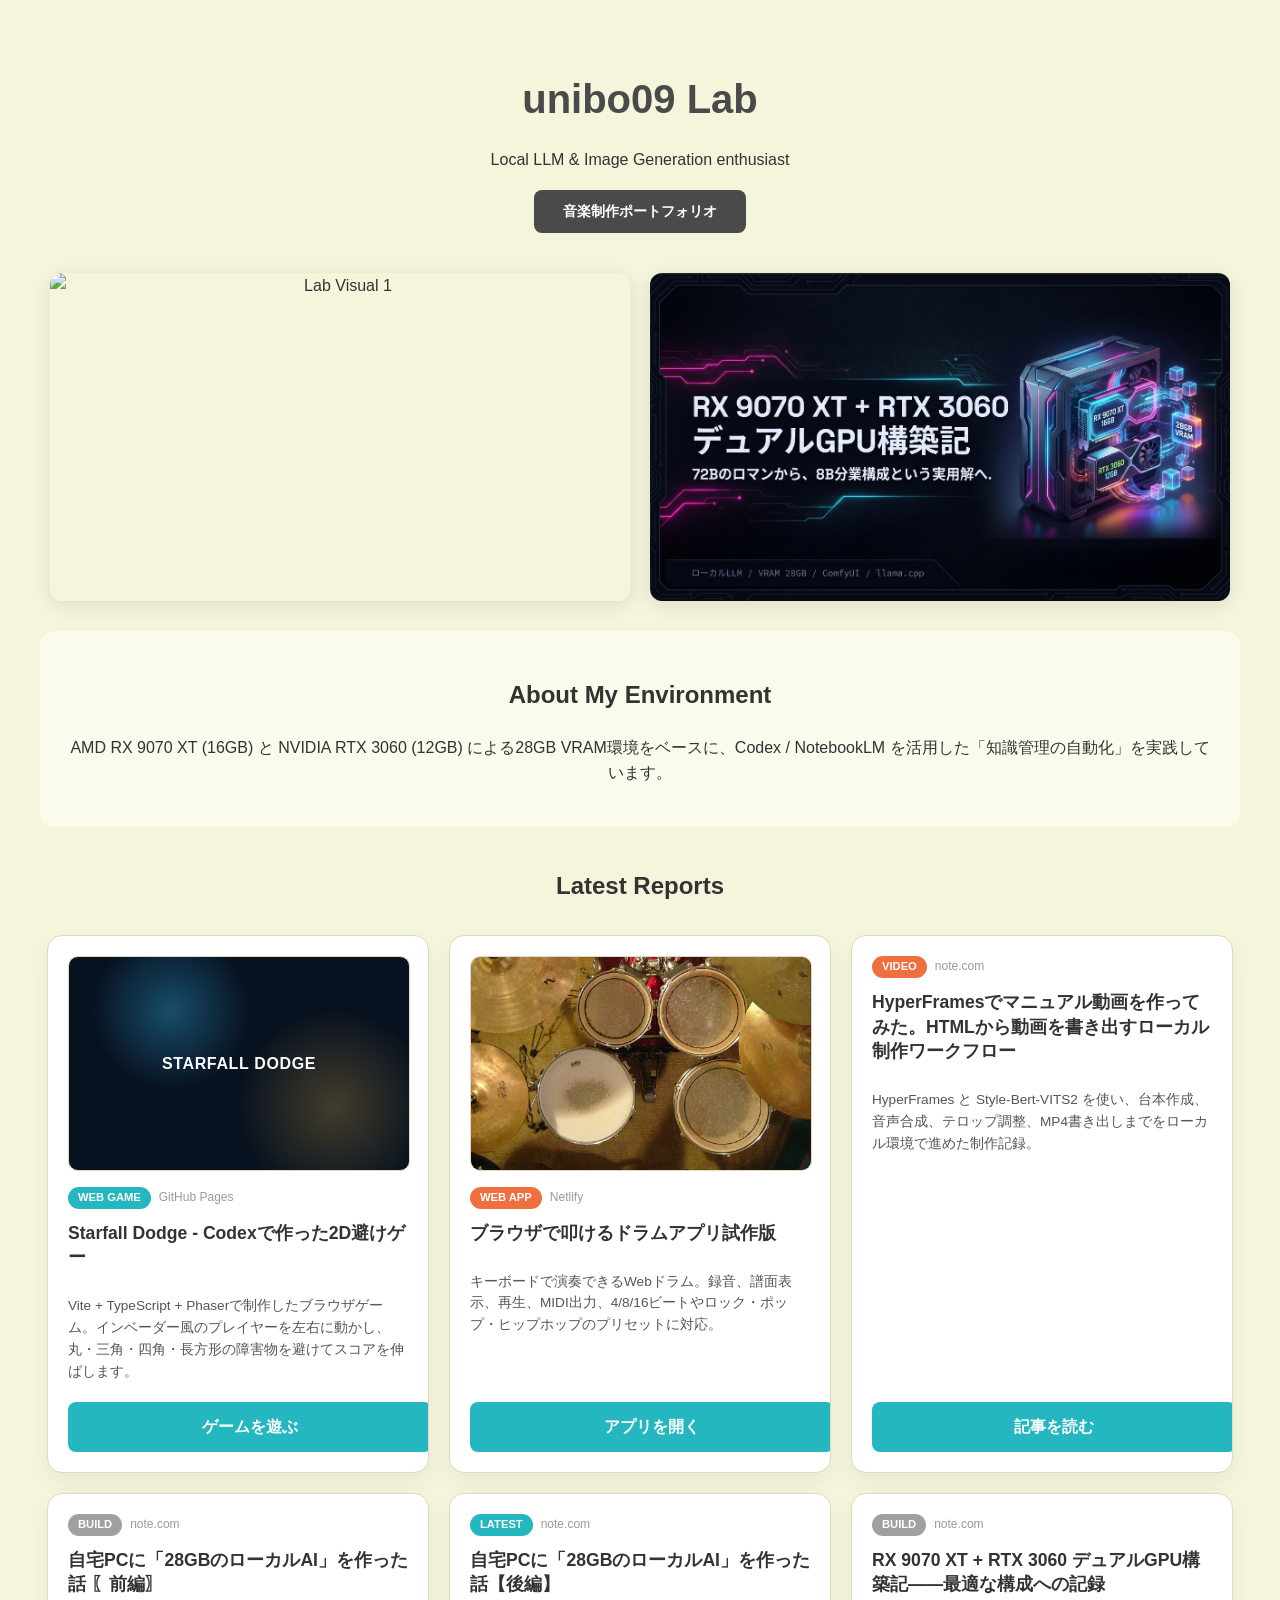
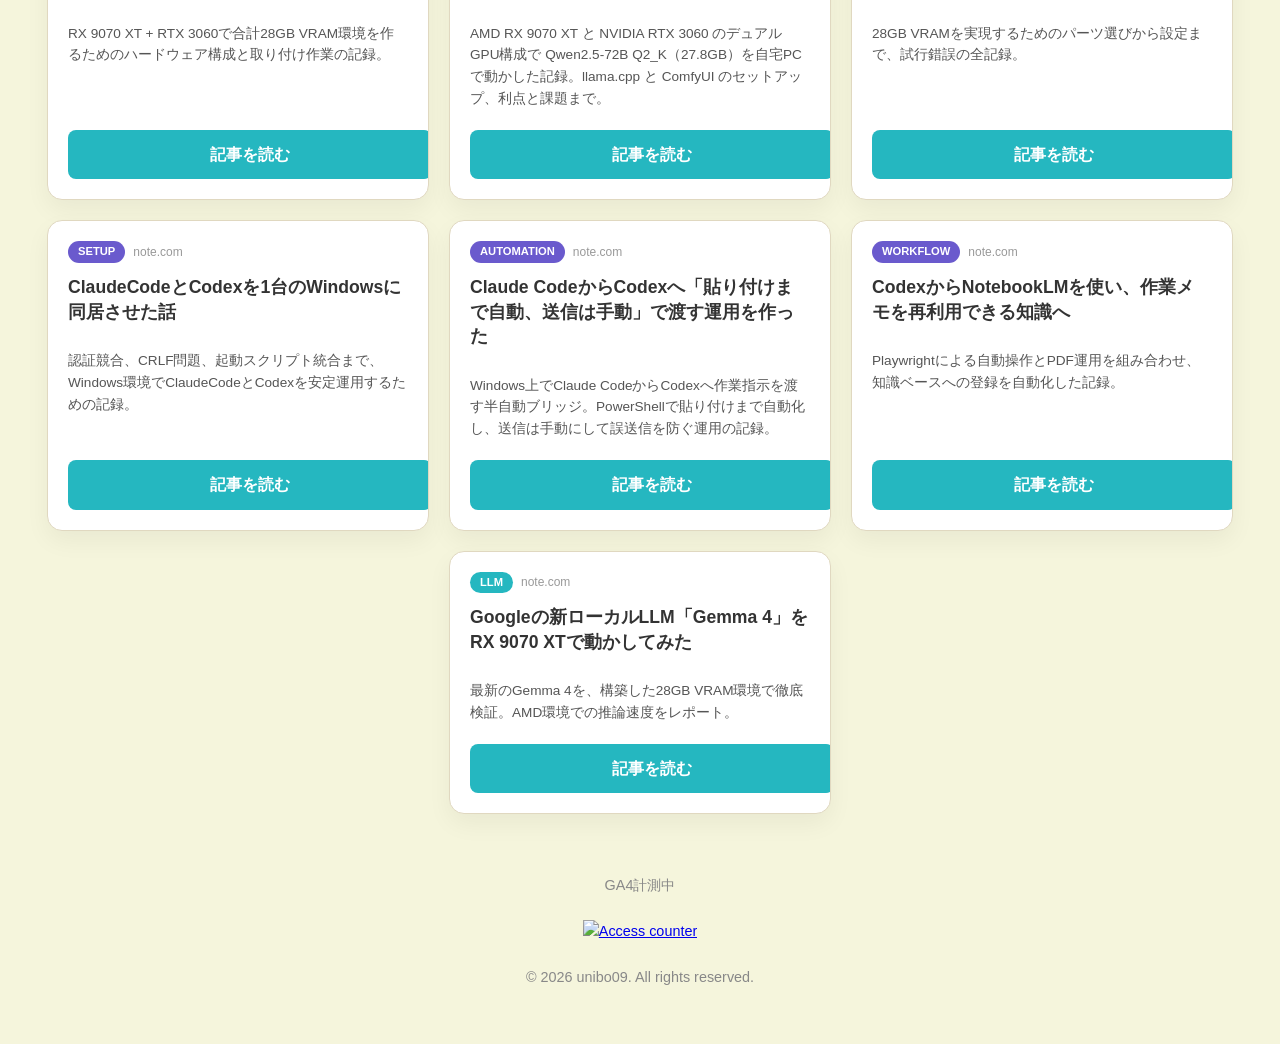
==== index.html @ a546fc8d "Add Starfall Dodge game" ====
<!DOCTYPE html>
<html lang="ja">
<head>
    <script async src="https://www.googletagmanager.com/gtag/js?id=G-KJK4QLG874"></script>
    <script>
        window.dataLayer = window.dataLayer || [];
        function gtag(){dataLayer.push(arguments);}
        gtag('js', new Date());

        gtag('config', 'G-KJK4QLG874');
    </script>
    <meta charset="UTF-8">
    <meta name="viewport" content="width=device-width, initial-scale=1.0">
    <title>unibo09 Lab | 思考を繋ぎ、道具を研ぐ</title>
    <style>
        body {
            font-family: 'Helvetica Neue', Arial, 'Hiragino Kaku Gothic ProN', 'Hiragino Sans', Meiryo, sans-serif;
            background-color: #f5f5dc;
            color: #333;
            margin: 0;
            padding: 0;
            line-height: 1.6;
        }
        .container {
            max-width: 1200px;
            margin: 0 auto;
            padding: 40px 20px;
            text-align: center;
        }
        header {
            margin-bottom: 40px;
        }
        h1 {
            font-size: 2.5rem;
            color: #4a4a4a;
            margin-bottom: 10px;
        }
        /* メイン画像を横に並べるための設定 */
        .hero-images {
            display: flex;
            justify-content: center;
            gap: 20px;
            flex-wrap: wrap;
            margin-bottom: 30px;
        }
        .profile-img {
            flex: 1;
            min-width: 300px;
            max-width: 580px;
            height: auto;
            border-radius: 12px;
            box-shadow: 0 4px 20px rgba(0,0,0,0.1);
        }
        .description {
            background: rgba(255, 255, 255, 0.5);
            padding: 25px;
            border-radius: 15px;
            margin-bottom: 40px;
        }
        .article-grid {
            display: flex;
            flex-wrap: wrap;
            gap: 20px;
            justify-content: center;
            margin-top: 30px;
        }
        .note-card-container {
            flex: 1;
            min-width: 300px;
            max-width: 380px;
            text-align: left;
            background: #ffffff;
            border-radius: 15px;
            overflow: hidden;
            box-shadow: 0 10px 25px rgba(0,0,0,0.05);
            border: 1px solid #e0d8c0;
            transition: transform 0.3s ease;
            display: flex;
            flex-direction: column;
        }
        .note-card-container:hover {
            transform: translateY(-5px);
        }
        .card-content {
            padding: 20px;
            flex-grow: 1;
            display: flex;
            flex-direction: column;
        }
        .btn-note {
            display: inline-flex;
            align-items: center;
            justify-content: center;
            width: 100%;
            padding: 12px;
            background: #25b7c0;
            color: #ffffff;
            text-decoration: none;
            border-radius: 8px;
            font-weight: bold;
            margin-top: auto;
            transition: background 0.2s;
        }
        .btn-note:hover {
            background: #1f9da5;
        }
        .site-links {
            display: flex;
            justify-content: center;
            gap: 12px;
            flex-wrap: wrap;
            margin-top: 18px;
        }
        .site-link {
            display: inline-flex;
            align-items: center;
            justify-content: center;
            min-width: 180px;
            padding: 10px 16px;
            background: #4a4a4a;
            color: #ffffff;
            text-decoration: none;
            border-radius: 8px;
            font-weight: bold;
            font-size: 0.9rem;
        }
        .site-link:hover {
            background: #333333;
        }
        footer {
            margin-top: 60px;
            font-size: 0.9rem;
            color: #888;
        }
        .visitor-counter {
            display: inline-flex;
            align-items: center;
            justify-content: center;
            margin: 8px 0;
        }
        .visitor-counter img {
            height: 24px;
        }
    </style>
</head>
<body>

<div class="container">
    <header>
        <h1>unibo09 Lab</h1>
        <p>Local LLM & Image Generation enthusiast</p>
        <nav class="site-links" aria-label="Portfolio sections">
            <a class="site-link" href="music/">音楽制作ポートフォリオ</a>
        </nav>
    </header>

    <div class="hero-images">
        <img src="IMG_0695.JPEG" alt="Lab Visual 1" class="profile-img">
        <img src="スクリーンショット 2026-04-22 120025.png" alt="Lab Visual 2" class="profile-img">
    </div>

    <div class="description">
        <h2>About My Environment</h2>
        <p>AMD RX 9070 XT (16GB) と NVIDIA RTX 3060 (12GB) による28GB VRAM環境をベースに、Codex / NotebookLM を活用した「知識管理の自動化」を実践しています。</p>
    </div>

    <h2>Latest Reports</h2>
    <div class="article-grid">
        <div class="note-card-container">
            <div class="card-content">
                <div style="width: 100%; aspect-ratio: 16 / 10; border-radius: 10px; margin-bottom: 16px; border: 1px solid #e0d8c0; background: radial-gradient(circle at 30% 25%, rgba(56,189,248,0.35), transparent 28%), radial-gradient(circle at 78% 70%, rgba(242,193,78,0.25), transparent 32%), #07111f; display: flex; align-items: center; justify-content: center; color: #f8fafc; font-weight: 800; letter-spacing: 0.04em;">
                    STARFALL DODGE
                </div>
                <div style="display: flex; align-items: center; gap: 8px; margin-bottom: 12px;">
                    <span style="background: #25b7c0; color: #ffffff; padding: 2px 10px; border-radius: 20px; font-size: 0.7rem; font-weight: bold;">WEB GAME</span>
                    <span style="color: #999; font-size: 0.75rem;">GitHub Pages</span>
                </div>
                <h3 style="margin: 0 0 12px 0; font-size: 1.1rem; color: #333; line-height: 1.4; font-weight: 700;">Starfall Dodge - Codexで作った2D避けゲー</h3>
                <p style="font-size: 0.85rem; color: #555; line-height: 1.6; margin-bottom: 20px;">Vite + TypeScript + Phaserで制作したブラウザゲーム。インベーダー風のプレイヤーを左右に動かし、丸・三角・四角・長方形の障害物を避けてスコアを伸ばします。</p>
                <a href="games/starfall-dodge/" class="btn-note">ゲームを遊ぶ</a>
            </div>
        </div>

        <div class="note-card-container">
            <div class="card-content">
                <img src="drum-app-preview.png" alt="Browser drum app preview" style="width: 100%; aspect-ratio: 16 / 10; object-fit: cover; border-radius: 10px; margin-bottom: 16px; border: 1px solid #e0d8c0;">
                <div style="display: flex; align-items: center; gap: 8px; margin-bottom: 12px;">
                    <span style="background: #ef6f3e; color: #ffffff; padding: 2px 10px; border-radius: 20px; font-size: 0.7rem; font-weight: bold;">WEB APP</span>
                    <span style="color: #999; font-size: 0.75rem;">Netlify</span>
                </div>
                <h3 style="margin: 0 0 12px 0; font-size: 1.1rem; color: #333; line-height: 1.4; font-weight: 700;">ブラウザで叩けるドラムアプリ試作版</h3>
                <p style="font-size: 0.85rem; color: #555; line-height: 1.6; margin-bottom: 20px;">キーボードで演奏できるWebドラム。録音、譜面表示、再生、MIDI出力、4/8/16ビートやロック・ポップ・ヒップホップのプリセットに対応。</p>
                <a href="https://precious-frangollo-c3a158.netlify.app" target="_blank" class="btn-note">アプリを開く</a>
            </div>
        </div>

        <div class="note-card-container">
            <div class="card-content">
                <div style="display: flex; align-items: center; gap: 8px; margin-bottom: 12px;">
                    <span style="background: #ef6f3e; color: #ffffff; padding: 2px 10px; border-radius: 20px; font-size: 0.7rem; font-weight: bold;">VIDEO</span>
                    <span style="color: #999; font-size: 0.75rem;">note.com</span>
                </div>
                <h3 style="margin: 0 0 12px 0; font-size: 1.1rem; color: #333; line-height: 1.4; font-weight: 700;">HyperFramesでマニュアル動画を作ってみた。HTMLから動画を書き出すローカル制作ワークフロー</h3>
                <p style="font-size: 0.85rem; color: #555; line-height: 1.6; margin-bottom: 20px;">HyperFrames と Style-Bert-VITS2 を使い、台本作成、音声合成、テロップ調整、MP4書き出しまでをローカル環境で進めた制作記録。</p>
                <a href="https://note.com/clear_gecko3242/n/n0c28a6fc3c61?sub_rt=share_pw" target="_blank" class="btn-note">記事を読む</a>
            </div>
        </div>

        <div class="note-card-container">
            <div class="card-content">
                <div style="display: flex; align-items: center; gap: 8px; margin-bottom: 12px;">
                    <span style="background: #a0a0a0; color: #ffffff; padding: 2px 10px; border-radius: 20px; font-size: 0.7rem; font-weight: bold;">BUILD</span>
                    <span style="color: #999; font-size: 0.75rem;">note.com</span>
                </div>
                <h3 style="margin: 0 0 12px 0; font-size: 1.1rem; color: #333; line-height: 1.4; font-weight: 700;">自宅PCに「28GBのローカルAI」を作った話 〖前編〗</h3>
                <p style="font-size: 0.85rem; color: #555; line-height: 1.6; margin-bottom: 20px;">RX 9070 XT + RTX 3060で合計28GB VRAM環境を作るためのハードウェア構成と取り付け作業の記録。</p>
                <a href="https://note.com/clear_gecko3242/n/ne3fec876863b" target="_blank" class="btn-note">記事を読む</a>
            </div>
        </div>

        <div class="note-card-container">
            <div class="card-content">
                <div style="display: flex; align-items: center; gap: 8px; margin-bottom: 12px;">
                    <span style="background: #25b7c0; color: #ffffff; padding: 2px 10px; border-radius: 20px; font-size: 0.7rem; font-weight: bold;">LATEST</span>
                    <span style="color: #999; font-size: 0.75rem;">note.com</span>
                </div>
                <h3 style="margin: 0 0 12px 0; font-size: 1.1rem; color: #333; line-height: 1.4; font-weight: 700;">自宅PCに「28GBのローカルAI」を作った話【後編】</h3>
                <p style="font-size: 0.85rem; color: #555; line-height: 1.6; margin-bottom: 20px;">AMD RX 9070 XT と NVIDIA RTX 3060 のデュアルGPU構成で Qwen2.5-72B Q2_K（27.8GB）を自宅PCで動かした記録。llama.cpp と ComfyUI のセットアップ、利点と課題まで。</p>
                <a href="https://note.com/clear_gecko3242/n/n06f560a61df9?sub_rt=share_pw" target="_blank" class="btn-note">記事を読む</a>
            </div>
        </div>

        <div class="note-card-container">
            <div class="card-content">
                <div style="display: flex; align-items: center; gap: 8px; margin-bottom: 12px;">
                    <span style="background: #a0a0a0; color: #ffffff; padding: 2px 10px; border-radius: 20px; font-size: 0.7rem; font-weight: bold;">BUILD</span>
                    <span style="color: #999; font-size: 0.75rem;">note.com</span>
                </div>
                <h3 style="margin: 0 0 12px 0; font-size: 1.1rem; color: #333; line-height: 1.4; font-weight: 700;">RX 9070 XT + RTX 3060 デュアルGPU構築記——最適な構成への記録</h3>
                <p style="font-size: 0.85rem; color: #555; line-height: 1.6; margin-bottom: 20px;">28GB VRAMを実現するためのパーツ選びから設定まで、試行錯誤の全記録。</p>
                <a href="https://note.com/clear_gecko3242/n/n47e4cd67e4b8" target="_blank" class="btn-note">記事を読む</a>
            </div>
        </div>

        <div class="note-card-container">
            <div class="card-content">
                <div style="display: flex; align-items: center; gap: 8px; margin-bottom: 12px;">
                    <span style="background: #6a5acd; color: #ffffff; padding: 2px 10px; border-radius: 20px; font-size: 0.7rem; font-weight: bold;">SETUP</span>
                    <span style="color: #999; font-size: 0.75rem;">note.com</span>
                </div>
                <h3 style="margin: 0 0 12px 0; font-size: 1.1rem; color: #333; line-height: 1.4; font-weight: 700;">ClaudeCodeとCodexを1台のWindowsに同居させた話</h3>
                <p style="font-size: 0.85rem; color: #555; line-height: 1.6; margin-bottom: 20px;">認証競合、CRLF問題、起動スクリプト統合まで、Windows環境でClaudeCodeとCodexを安定運用するための記録。</p>
                <a href="https://note.com/clear_gecko3242/n/nddbae8993e99?sub_rt=share_pw" target="_blank" class="btn-note">記事を読む</a>
            </div>
        </div>

        <div class="note-card-container">
            <div class="card-content">
                <div style="display: flex; align-items: center; gap: 8px; margin-bottom: 12px;">
                    <span style="background: #6a5acd; color: #ffffff; padding: 2px 10px; border-radius: 20px; font-size: 0.7rem; font-weight: bold;">AUTOMATION</span>
                    <span style="color: #999; font-size: 0.75rem;">note.com</span>
                </div>
                <h3 style="margin: 0 0 12px 0; font-size: 1.1rem; color: #333; line-height: 1.4; font-weight: 700;">Claude CodeからCodexへ「貼り付けまで自動、送信は手動」で渡す運用を作った</h3>
                <p style="font-size: 0.85rem; color: #555; line-height: 1.6; margin-bottom: 20px;">Windows上でClaude CodeからCodexへ作業指示を渡す半自動ブリッジ。PowerShellで貼り付けまで自動化し、送信は手動にして誤送信を防ぐ運用の記録。</p>
                <a href="https://note.com/clear_gecko3242/n/nea5b88b52eec?sub_rt=share_pw" target="_blank" class="btn-note">記事を読む</a>
            </div>
        </div>

        <div class="note-card-container">
            <div class="card-content">
                <div style="display: flex; align-items: center; gap: 8px; margin-bottom: 12px;">
                    <span style="background: #6a5acd; color: #ffffff; padding: 2px 10px; border-radius: 20px; font-size: 0.7rem; font-weight: bold;">WORKFLOW</span>
                    <span style="color: #999; font-size: 0.75rem;">note.com</span>
                </div>
                <h3 style="margin: 0 0 12px 0; font-size: 1.1rem; color: #333; line-height: 1.4; font-weight: 700;">CodexからNotebookLMを使い、作業メモを再利用できる知識へ</h3>
                <p style="font-size: 0.85rem; color: #555; line-height: 1.6; margin-bottom: 20px;">Playwrightによる自動操作とPDF運用を組み合わせ、知識ベースへの登録を自動化した記録。</p>
                <a href="https://note.com/clear_gecko3242/n/n9fa94b3d268c?sub_rt=share_pb" target="_blank" class="btn-note">記事を読む</a>
            </div>
        </div>

        <div class="note-card-container">
            <div class="card-content">
                <div style="display: flex; align-items: center; gap: 8px; margin-bottom: 12px;">
                    <span style="background: #25b7c0; color: #ffffff; padding: 2px 10px; border-radius: 20px; font-size: 0.7rem; font-weight: bold;">LLM</span>
                    <span style="color: #999; font-size: 0.75rem;">note.com</span>
                </div>
                <h3 style="margin: 0 0 12px 0; font-size: 1.1rem; color: #333; line-height: 1.4; font-weight: 700;">Googleの新ローカルLLM「Gemma 4」をRX 9070 XTで動かしてみた</h3>
                <p style="font-size: 0.85rem; color: #555; line-height: 1.6; margin-bottom: 20px;">最新のGemma 4を、構築した28GB VRAM環境で徹底検証。AMD環境での推論速度をレポート。</p>
                <a href="https://note.com/clear_gecko3242/n/n38ef2463e7e5" target="_blank" class="btn-note">記事を読む</a>
            </div>
        </div>
    </div>

    <footer>
        <p>GA4計測中</p>
        <a class="visitor-counter" href="https://hits.sh/unibo09.github.io/portfolio/" target="_blank" rel="noopener noreferrer" aria-label="View access counter details">
            <img src="https://hits.sh/unibo09.github.io/portfolio.svg?label=views&color=25b7c0&labelColor=4a4a4a" alt="Access counter">
        </a>
        <p>&copy; 2026 unibo09. All rights reserved.</p>
    </footer>
</div>

</body>
</html>
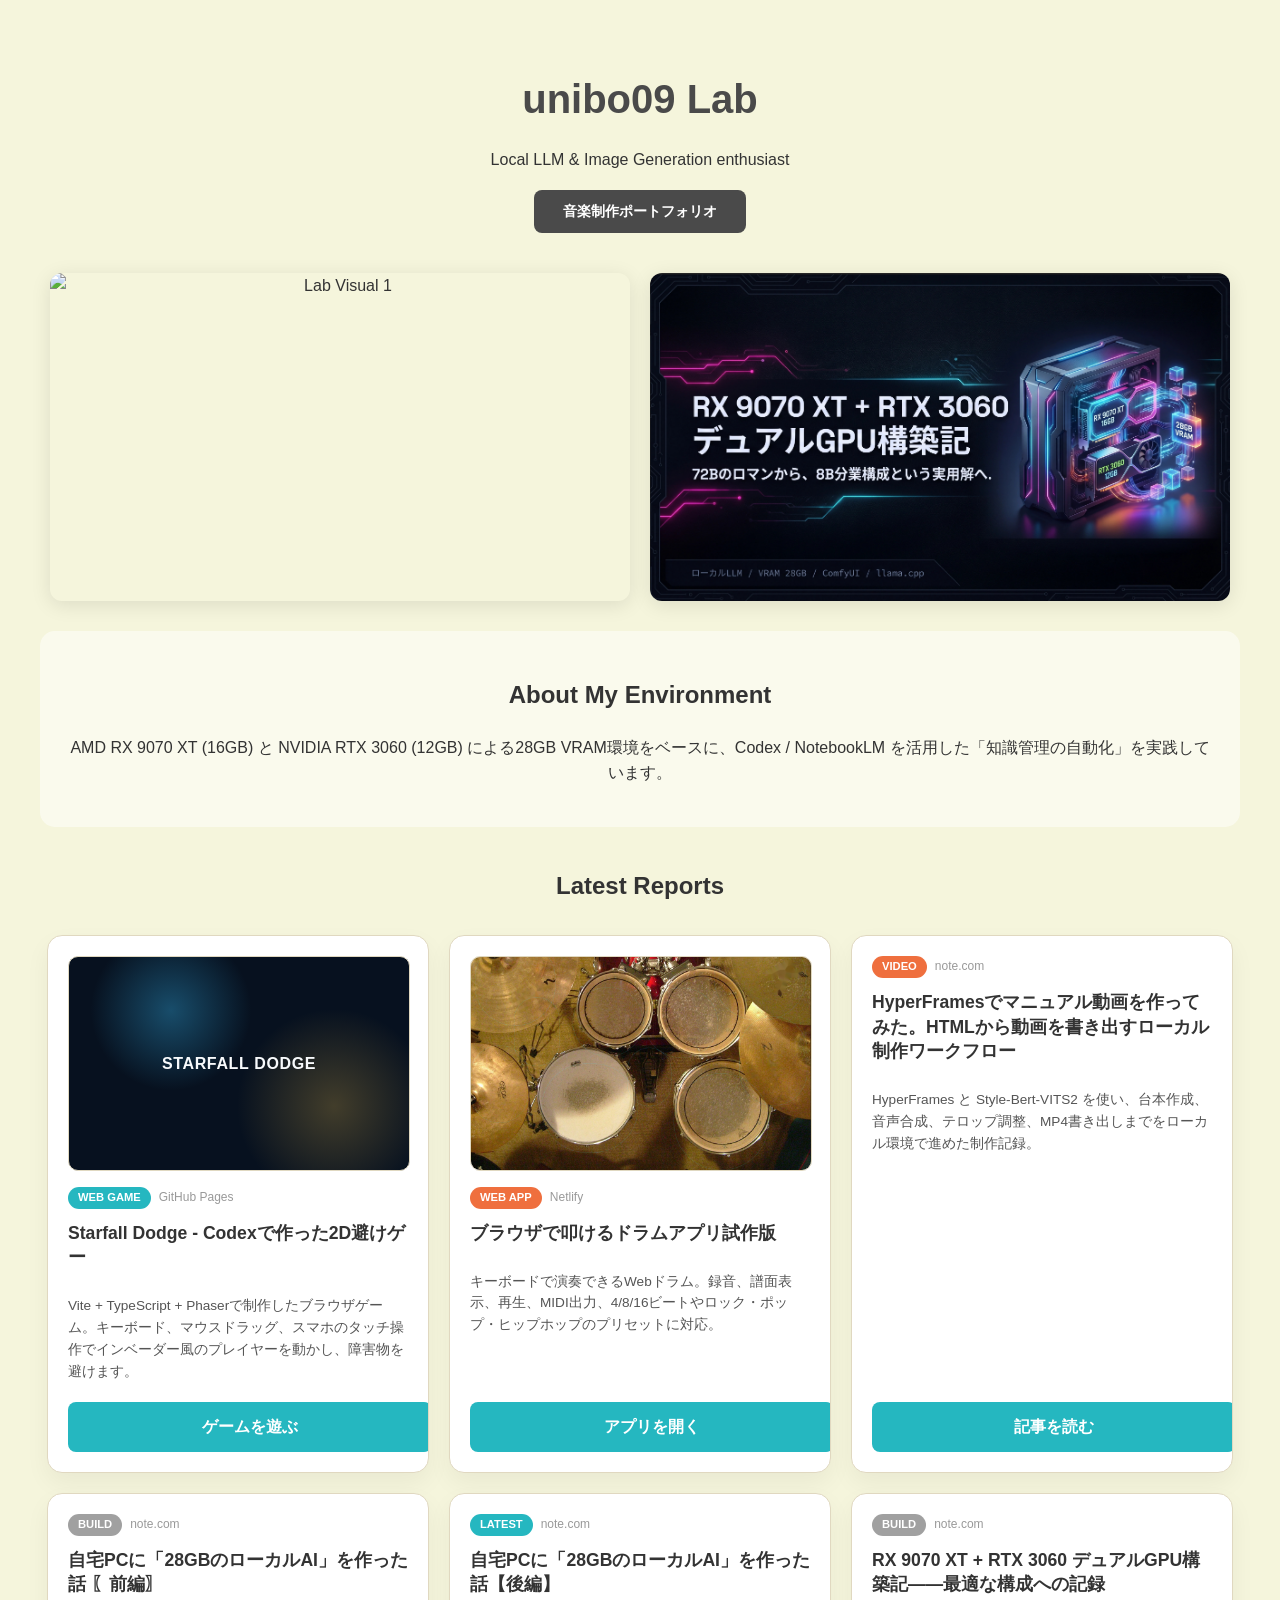
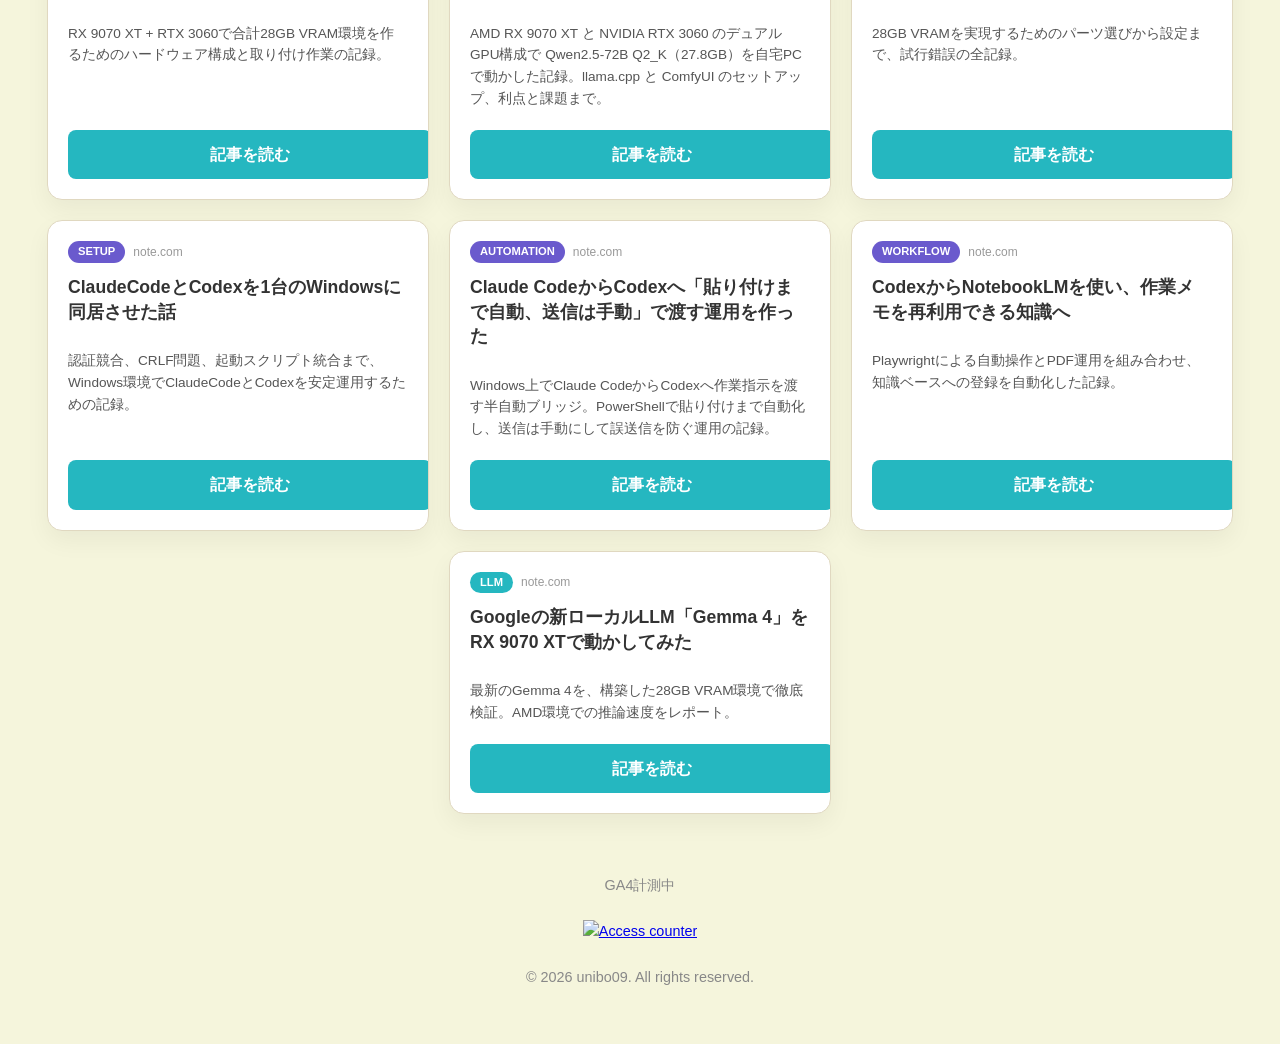
==== commit d80afaaf: "Add pointer controls to Starfall Dodge" ====
--- a/index.html
+++ b/index.html
@@ -176,7 +176,7 @@
                     <span style="color: #999; font-size: 0.75rem;">GitHub Pages</span>
                 </div>
                 <h3 style="margin: 0 0 12px 0; font-size: 1.1rem; color: #333; line-height: 1.4; font-weight: 700;">Starfall Dodge - Codexで作った2D避けゲー</h3>
-                <p style="font-size: 0.85rem; color: #555; line-height: 1.6; margin-bottom: 20px;">Vite + TypeScript + Phaserで制作したブラウザゲーム。インベーダー風のプレイヤーを左右に動かし、丸・三角・四角・長方形の障害物を避けてスコアを伸ばします。</p>
+                <p style="font-size: 0.85rem; color: #555; line-height: 1.6; margin-bottom: 20px;">Vite + TypeScript + Phaserで制作したブラウザゲーム。キーボード、マウスドラッグ、スマホのタッチ操作でインベーダー風のプレイヤーを動かし、障害物を避けます。</p>
                 <a href="games/starfall-dodge/" class="btn-note">ゲームを遊ぶ</a>
             </div>
         </div>
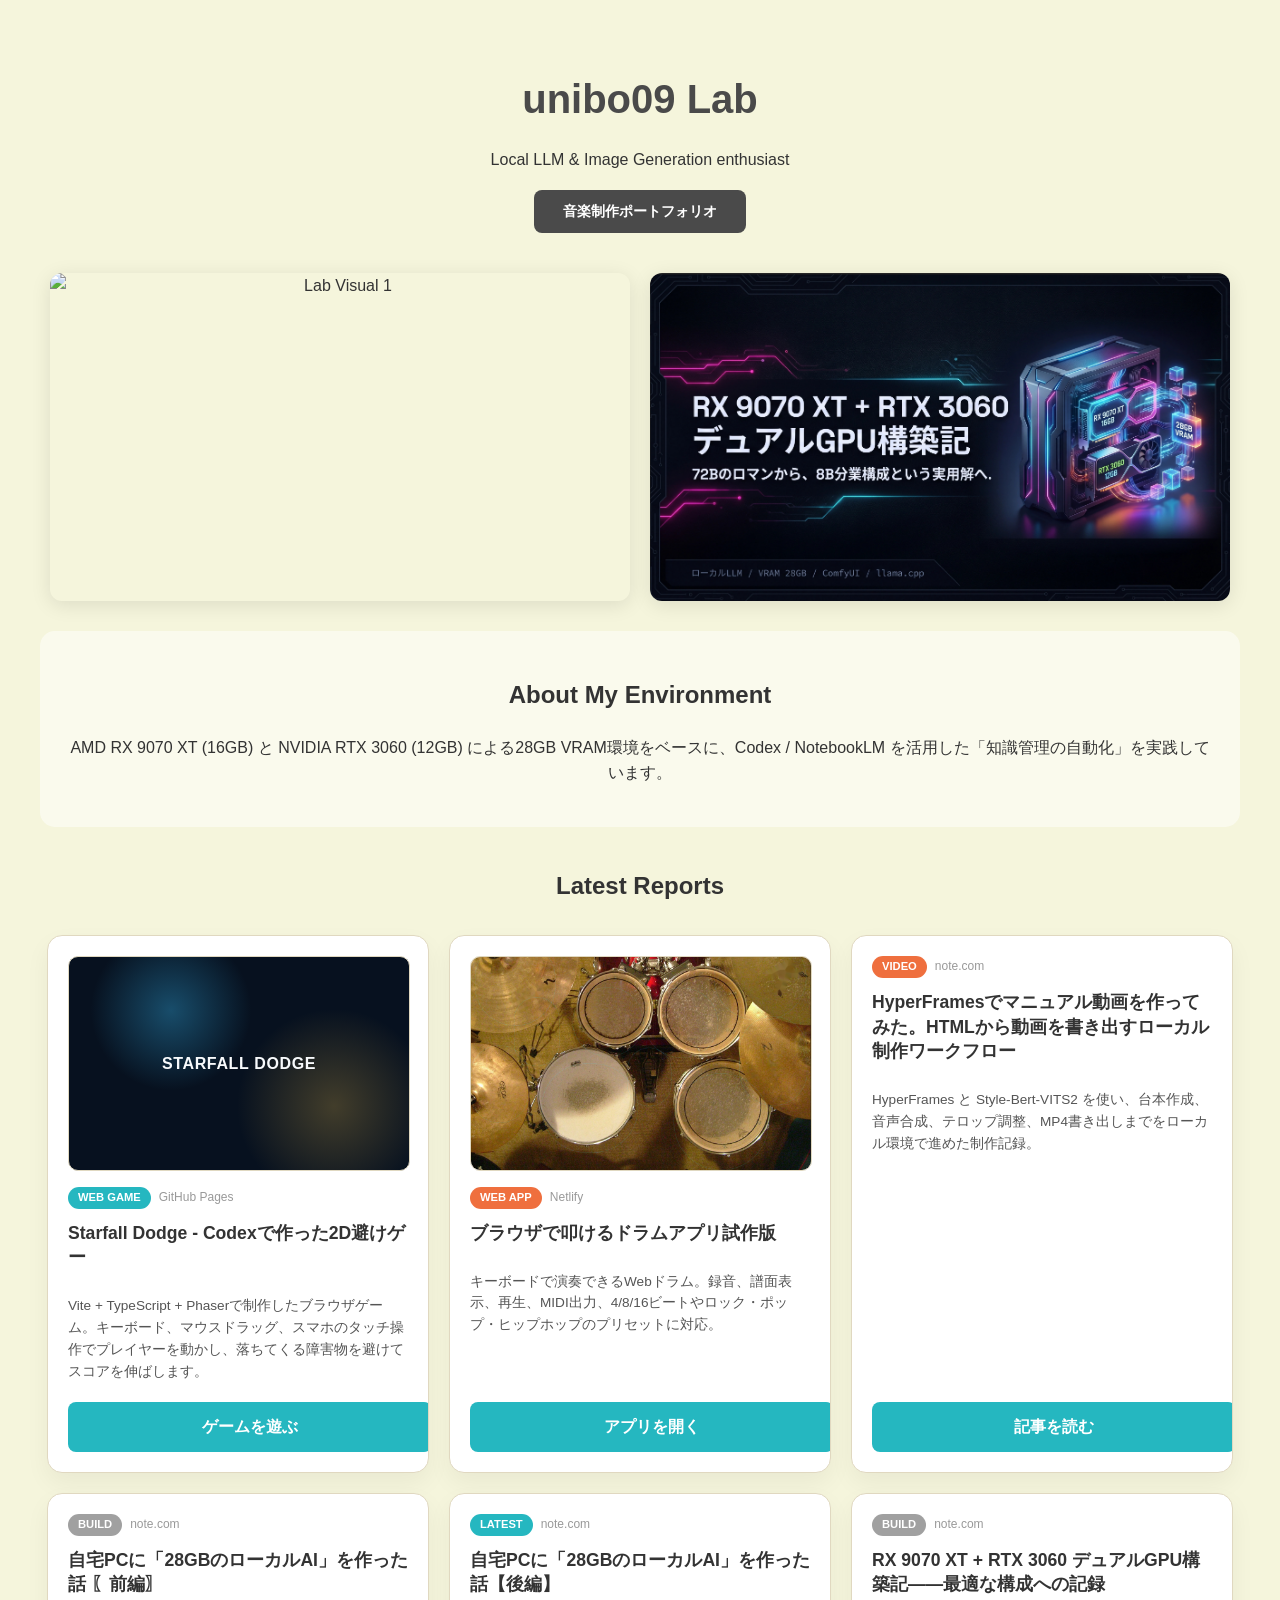
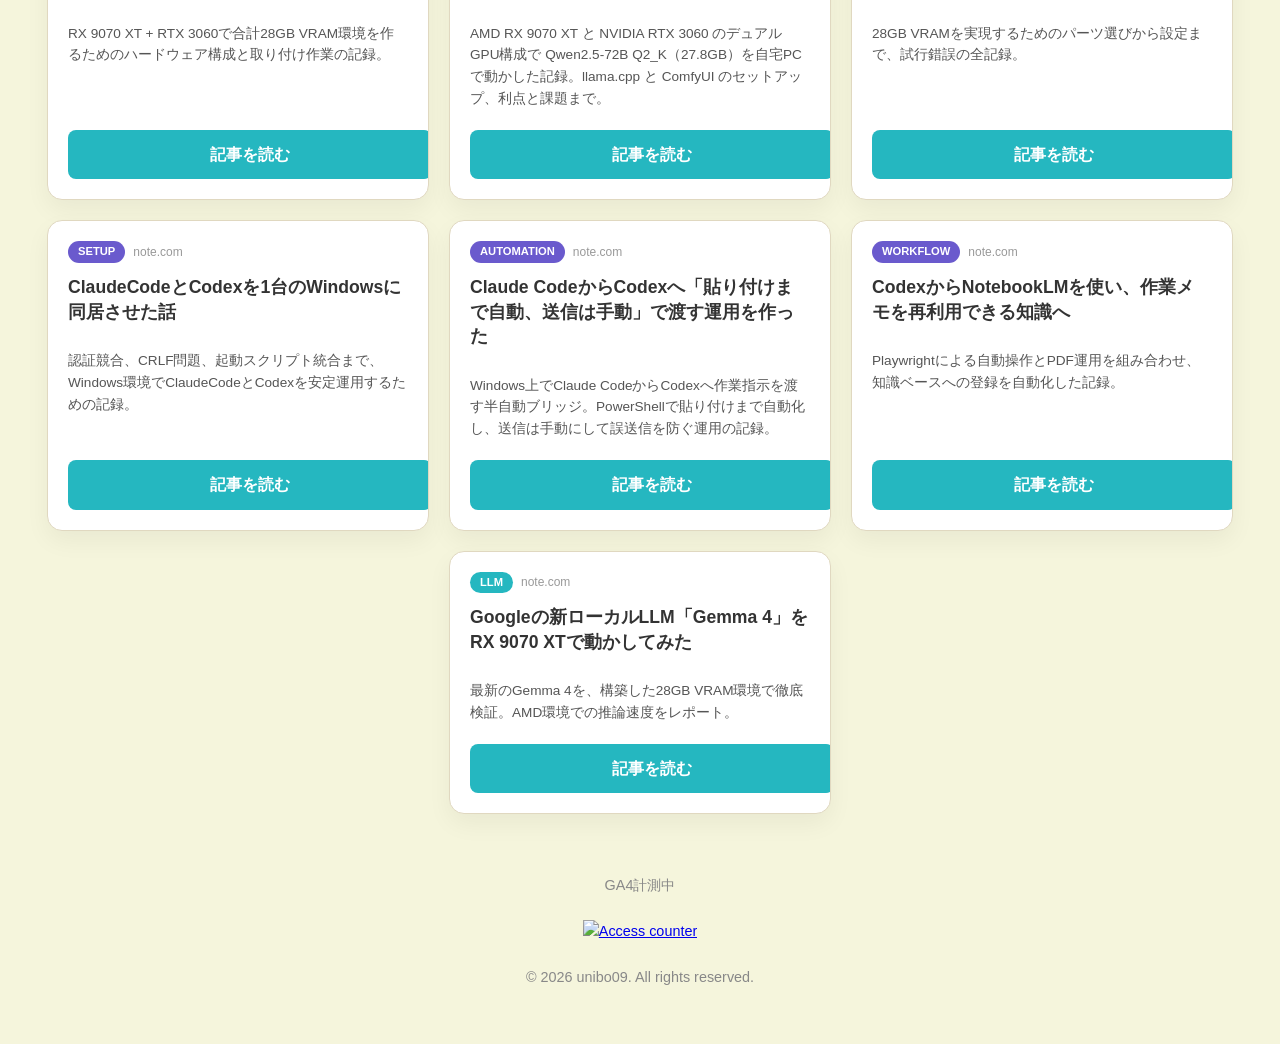
==== commit 7c3703d1: "Add Starfall Dodge rules" ====
--- a/index.html
+++ b/index.html
@@ -176,7 +176,7 @@
                     <span style="color: #999; font-size: 0.75rem;">GitHub Pages</span>
                 </div>
                 <h3 style="margin: 0 0 12px 0; font-size: 1.1rem; color: #333; line-height: 1.4; font-weight: 700;">Starfall Dodge - Codexで作った2D避けゲー</h3>
-                <p style="font-size: 0.85rem; color: #555; line-height: 1.6; margin-bottom: 20px;">Vite + TypeScript + Phaserで制作したブラウザゲーム。キーボード、マウスドラッグ、スマホのタッチ操作でインベーダー風のプレイヤーを動かし、障害物を避けます。</p>
+                <p style="font-size: 0.85rem; color: #555; line-height: 1.6; margin-bottom: 20px;">Vite + TypeScript + Phaserで制作したブラウザゲーム。キーボード、マウスドラッグ、スマホのタッチ操作でプレイヤーを動かし、落ちてくる障害物を避けてスコアを伸ばします。</p>
                 <a href="games/starfall-dodge/" class="btn-note">ゲームを遊ぶ</a>
             </div>
         </div>
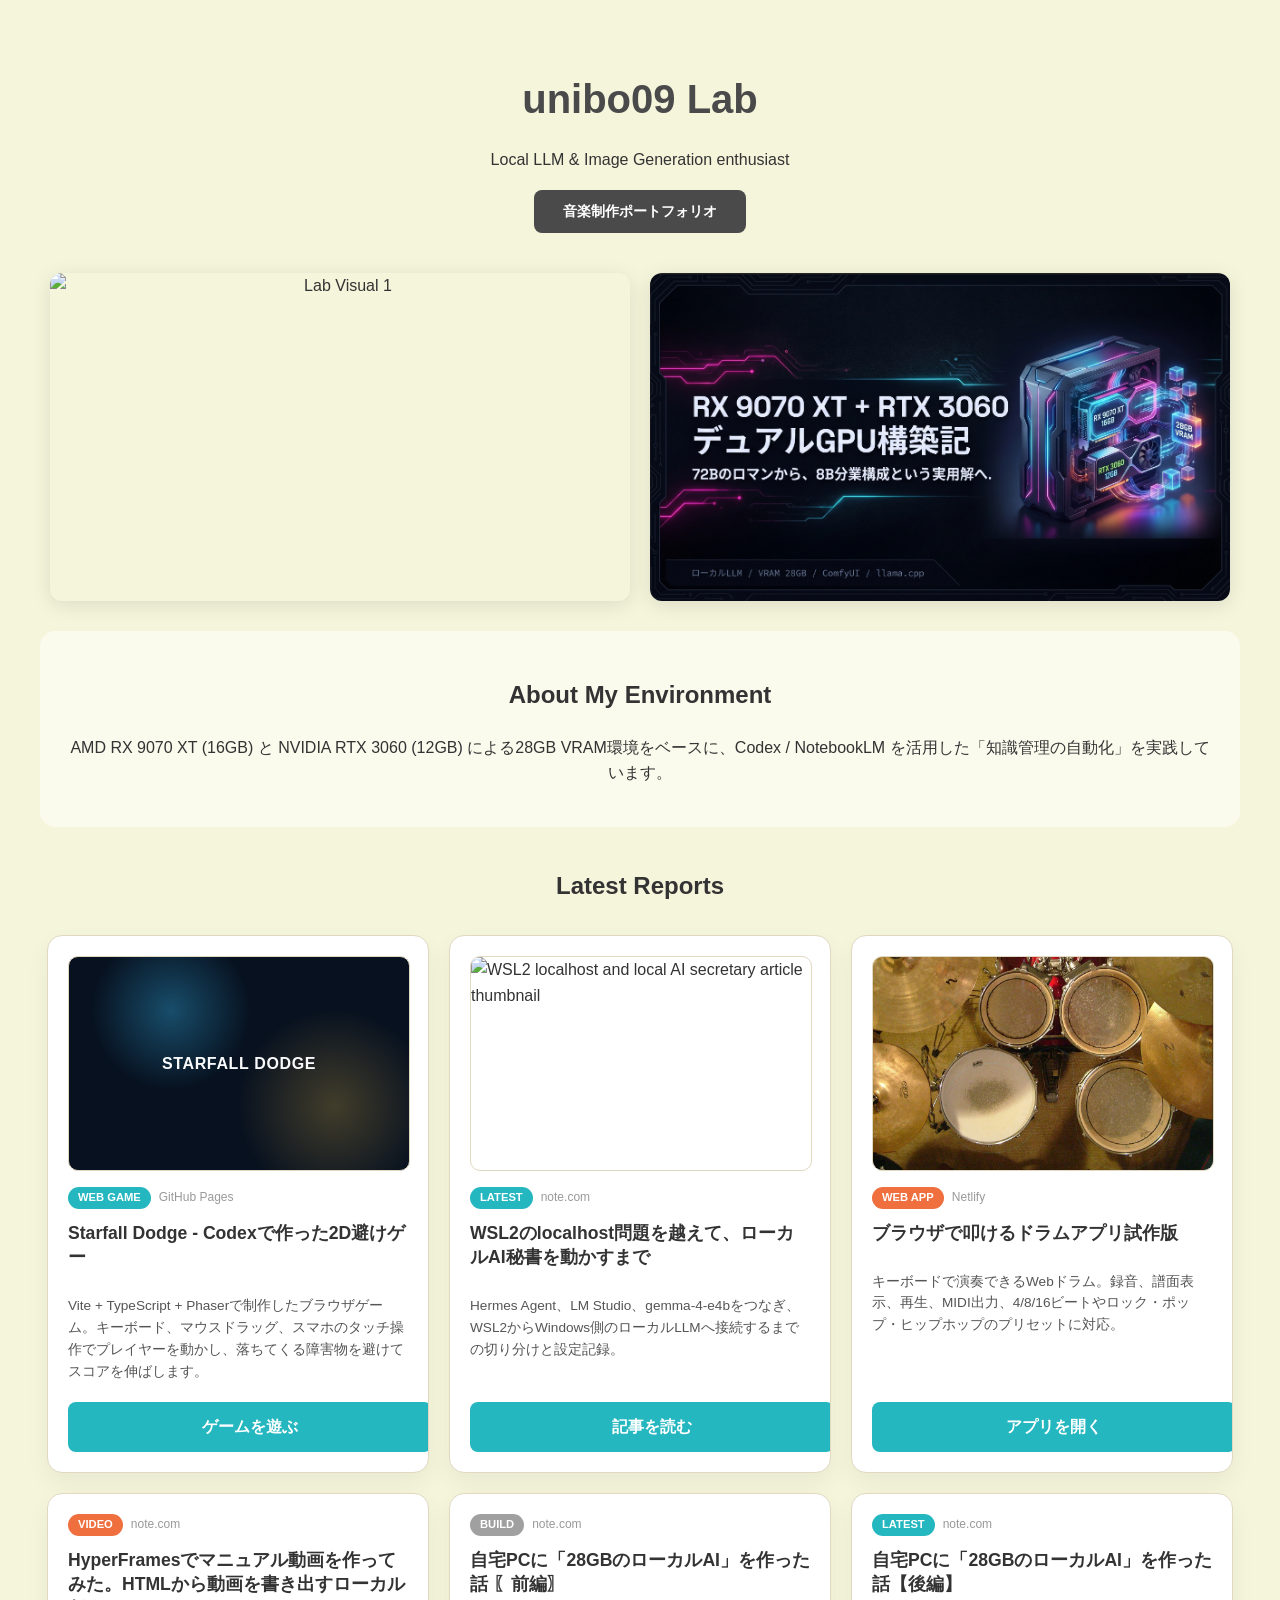
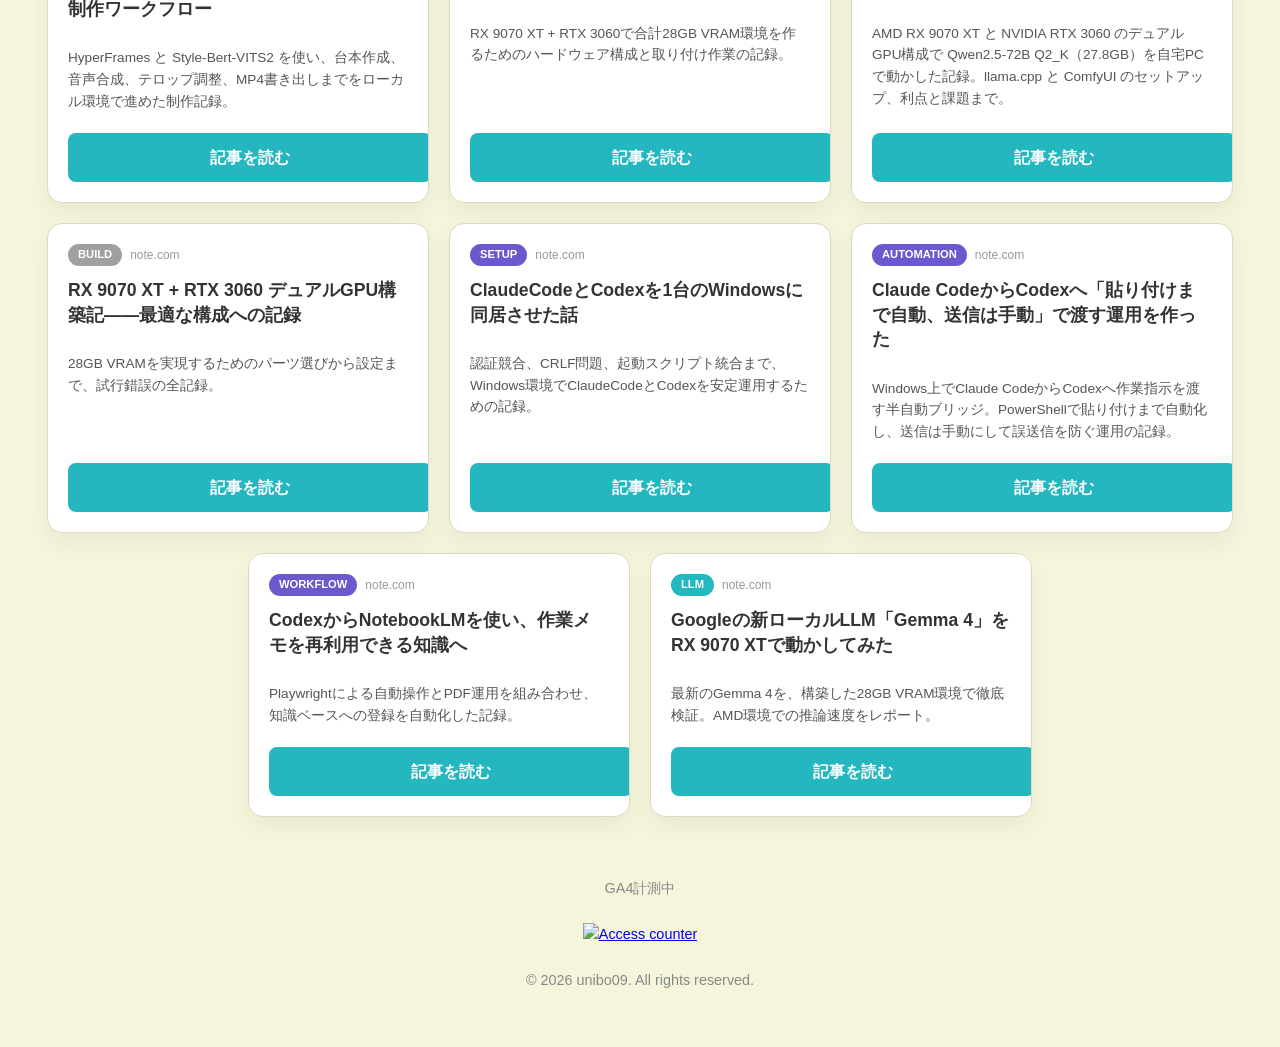
==== commit ca84fa6d: "Add WSL2 local AI note link" ====
--- a/index.html
+++ b/index.html
@@ -183,6 +183,19 @@
 
         <div class="note-card-container">
             <div class="card-content">
+                <img src="https://assets.st-note.com/production/uploads/images/277132333/rectangle_large_type_2_b516ea280eebeb41f5391fc3be861abb.png?fit=bounds&amp;quality=85&amp;width=1280" alt="WSL2 localhost and local AI secretary article thumbnail" style="width: 100%; aspect-ratio: 16 / 10; object-fit: cover; border-radius: 10px; margin-bottom: 16px; border: 1px solid #e0d8c0;">
+                <div style="display: flex; align-items: center; gap: 8px; margin-bottom: 12px;">
+                    <span style="background: #25b7c0; color: #ffffff; padding: 2px 10px; border-radius: 20px; font-size: 0.7rem; font-weight: bold;">LATEST</span>
+                    <span style="color: #999; font-size: 0.75rem;">note.com</span>
+                </div>
+                <h3 style="margin: 0 0 12px 0; font-size: 1.1rem; color: #333; line-height: 1.4; font-weight: 700;">WSL2のlocalhost問題を越えて、ローカルAI秘書を動かすまで</h3>
+                <p style="font-size: 0.85rem; color: #555; line-height: 1.6; margin-bottom: 20px;">Hermes Agent、LM Studio、gemma-4-e4bをつなぎ、WSL2からWindows側のローカルLLMへ接続するまでの切り分けと設定記録。</p>
+                <a href="https://note.com/clear_gecko3242/n/n33e39b54f0d5?sub_rt=share_pw" target="_blank" class="btn-note">記事を読む</a>
+            </div>
+        </div>
+
+        <div class="note-card-container">
+            <div class="card-content">
                 <img src="drum-app-preview.png" alt="Browser drum app preview" style="width: 100%; aspect-ratio: 16 / 10; object-fit: cover; border-radius: 10px; margin-bottom: 16px; border: 1px solid #e0d8c0;">
                 <div style="display: flex; align-items: center; gap: 8px; margin-bottom: 12px;">
                     <span style="background: #ef6f3e; color: #ffffff; padding: 2px 10px; border-radius: 20px; font-size: 0.7rem; font-weight: bold;">WEB APP</span>
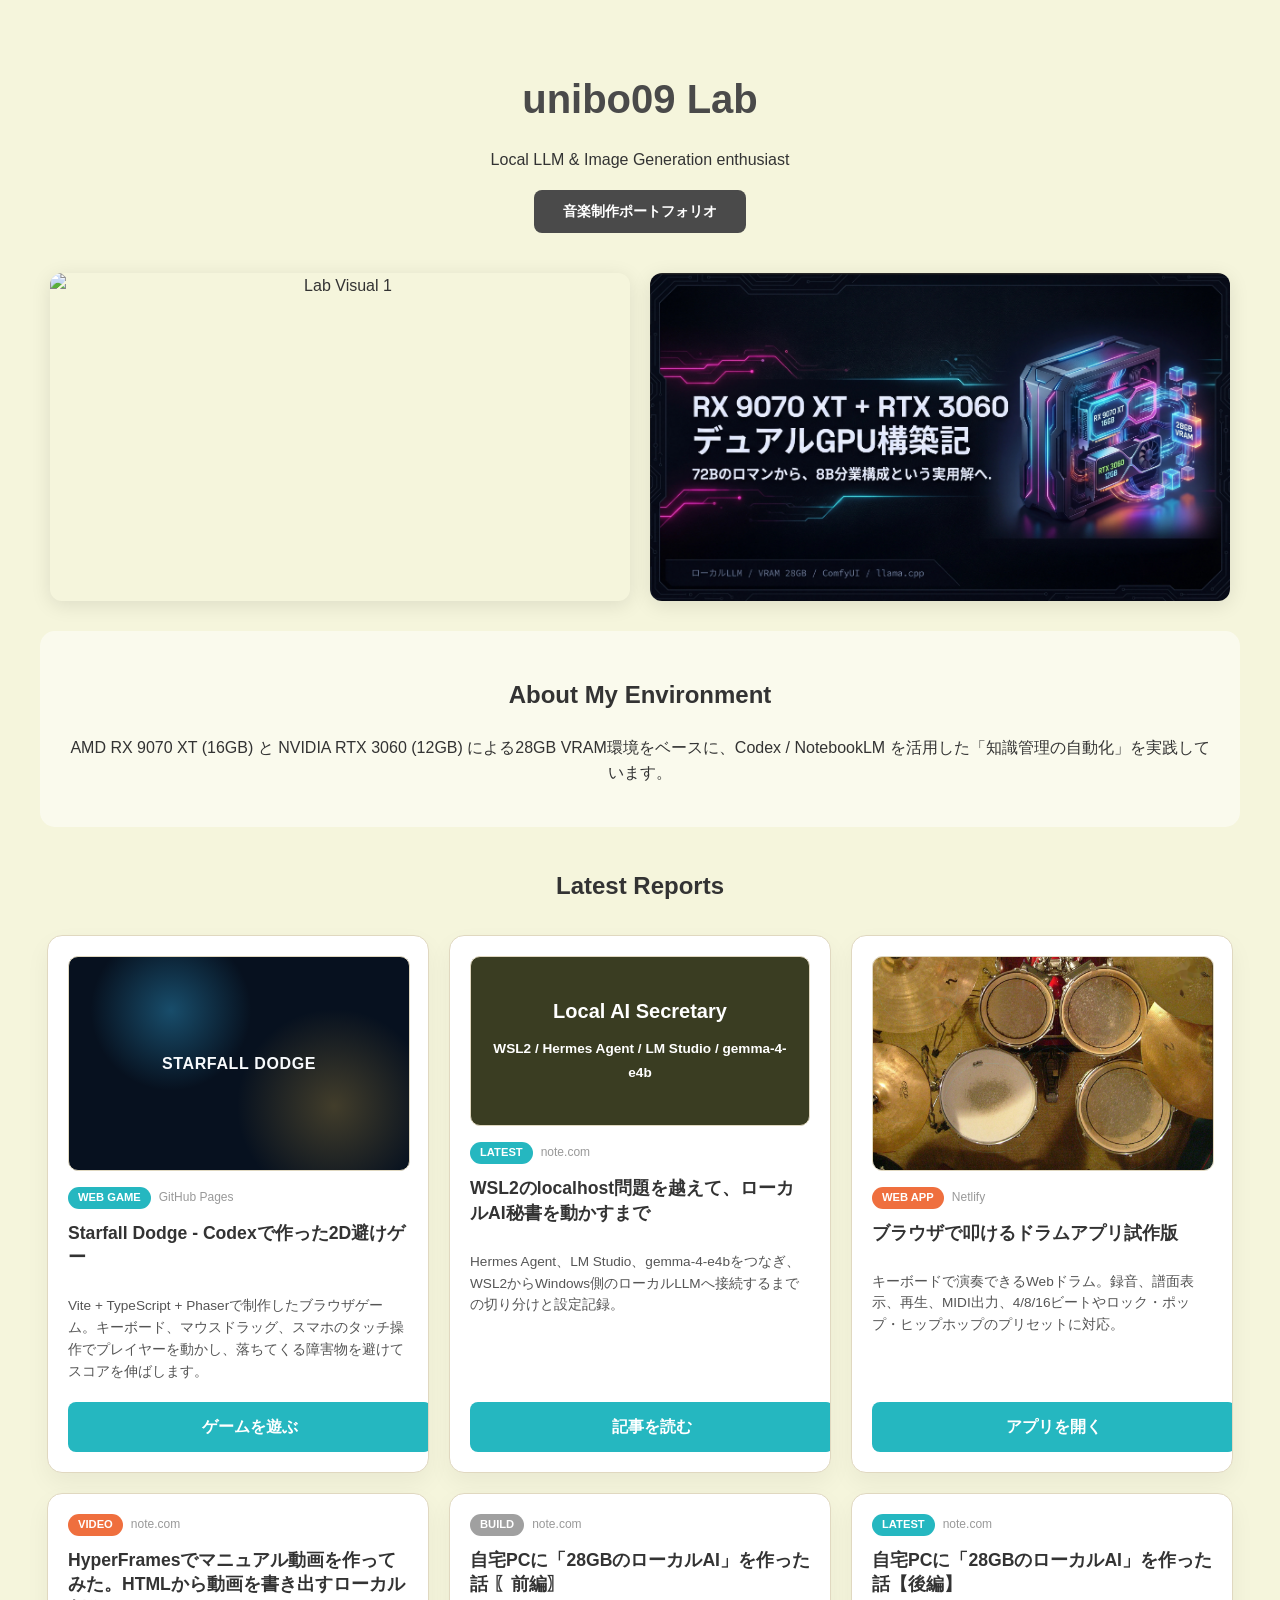
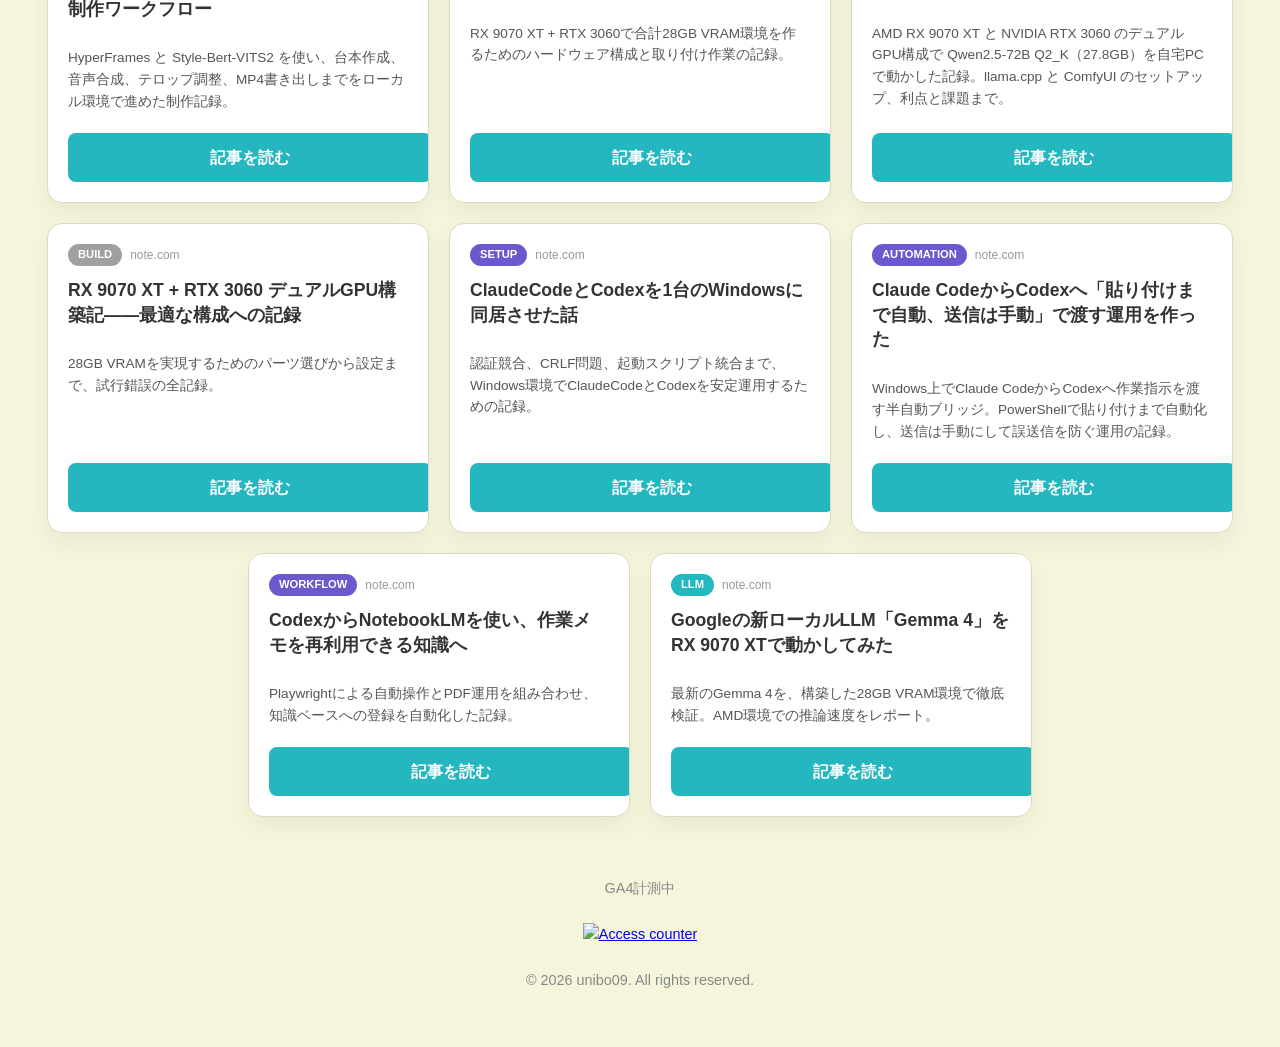
==== commit 53274358: "Replace local AI note thumbnail with text panel" ====
--- a/index.html
+++ b/index.html
@@ -183,7 +183,10 @@
 
         <div class="note-card-container">
             <div class="card-content">
-                <img src="https://assets.st-note.com/production/uploads/images/277132333/rectangle_large_type_2_b516ea280eebeb41f5391fc3be861abb.png?fit=bounds&amp;quality=85&amp;width=1280" alt="WSL2 localhost and local AI secretary article thumbnail" style="width: 100%; aspect-ratio: 16 / 10; object-fit: cover; border-radius: 10px; margin-bottom: 16px; border: 1px solid #e0d8c0;">
+                <div style="width: 100%; min-height: 170px; border-radius: 10px; margin-bottom: 16px; border: 1px solid #e0d8c0; background: #3a3d22; color: #ffffff; display: flex; flex-direction: column; align-items: center; justify-content: center; gap: 12px; padding: 22px; box-sizing: border-box; text-align: center;">
+                    <h3 style="margin: 0; font-size: 1.25rem; line-height: 1.35; font-weight: 800;">Local AI Secretary</h3>
+                    <p style="margin: 0; font-size: 0.85rem; line-height: 1.7; font-weight: 700;">WSL2 / Hermes Agent / LM Studio / gemma-4-e4b</p>
+                </div>
                 <div style="display: flex; align-items: center; gap: 8px; margin-bottom: 12px;">
                     <span style="background: #25b7c0; color: #ffffff; padding: 2px 10px; border-radius: 20px; font-size: 0.7rem; font-weight: bold;">LATEST</span>
                     <span style="color: #999; font-size: 0.75rem;">note.com</span>
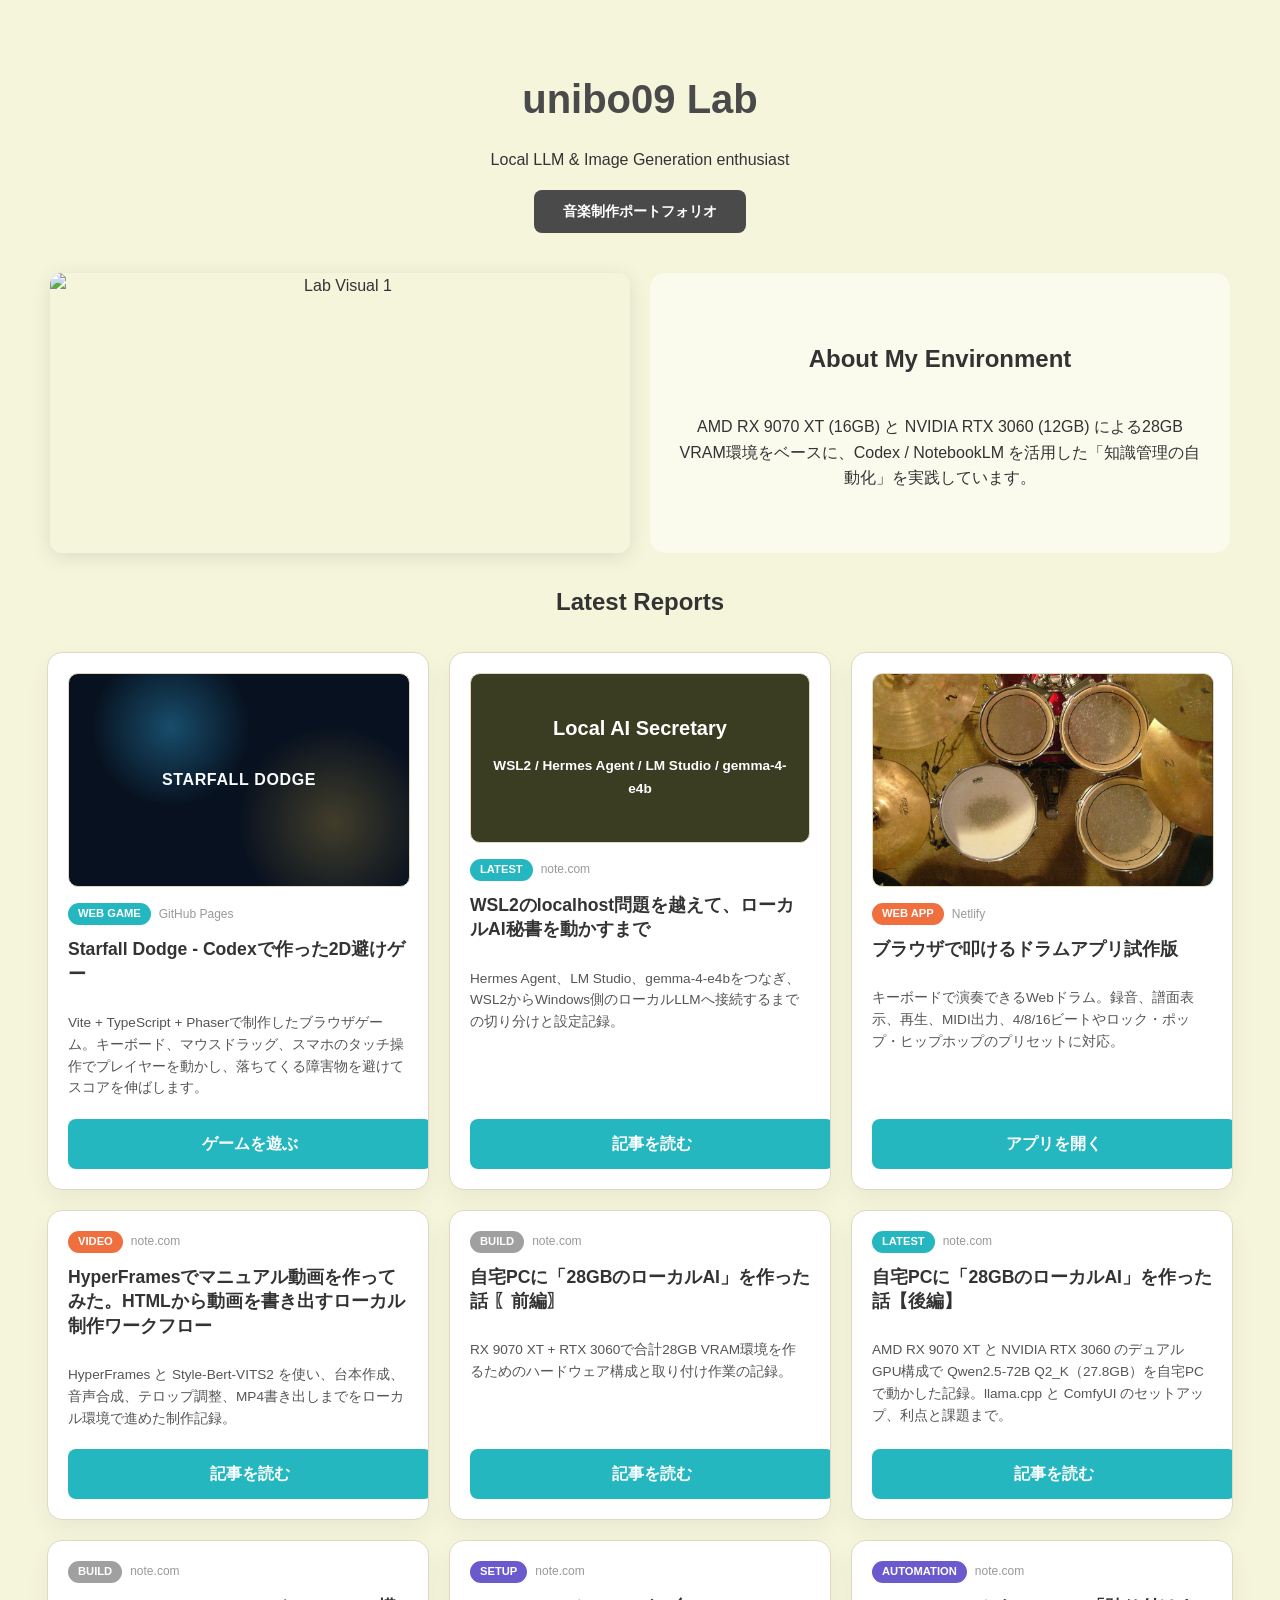
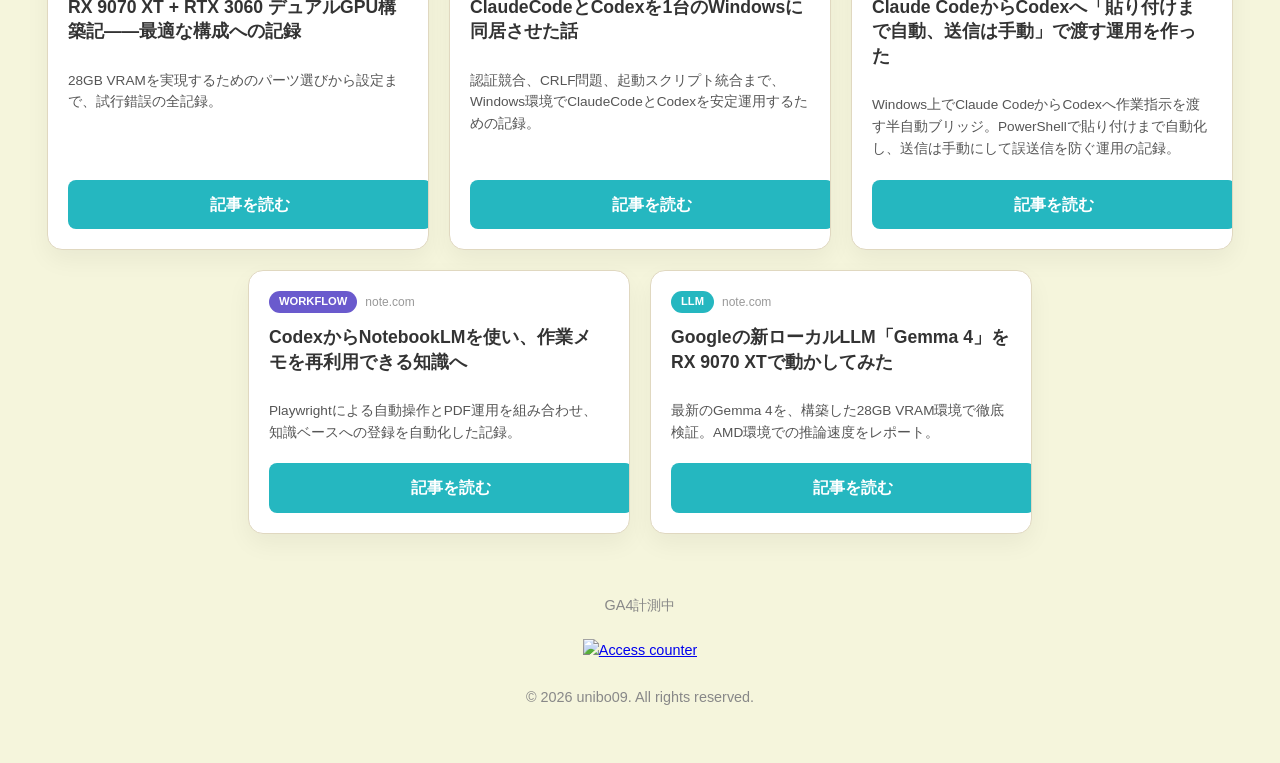
==== commit a6326217: "Move environment panel into hero" ====
--- a/index.html
+++ b/index.html
@@ -50,13 +50,21 @@
             height: auto;
             border-radius: 12px;
             box-shadow: 0 4px 20px rgba(0,0,0,0.1);
-        }
-        .description {
-            background: rgba(255, 255, 255, 0.5);
-            padding: 25px;
-            border-radius: 15px;
-            margin-bottom: 40px;
-        }
+        }
+        .description {
+            flex: 1;
+            min-width: 300px;
+            max-width: 580px;
+            min-height: 280px;
+            background: rgba(255, 255, 255, 0.5);
+            padding: 25px;
+            border-radius: 15px;
+            margin-bottom: 0;
+            box-sizing: border-box;
+            display: flex;
+            flex-direction: column;
+            justify-content: center;
+        }
         .article-grid {
             display: flex;
             flex-wrap: wrap;
@@ -154,16 +162,14 @@
         </nav>
     </header>
 
-    <div class="hero-images">
-        <img src="IMG_0695.JPEG" alt="Lab Visual 1" class="profile-img">
-        <img src="スクリーンショット 2026-04-22 120025.png" alt="Lab Visual 2" class="profile-img">
-    </div>
-
-    <div class="description">
-        <h2>About My Environment</h2>
-        <p>AMD RX 9070 XT (16GB) と NVIDIA RTX 3060 (12GB) による28GB VRAM環境をベースに、Codex / NotebookLM を活用した「知識管理の自動化」を実践しています。</p>
-    </div>
-
+    <div class="hero-images">
+        <img src="IMG_0695.JPEG" alt="Lab Visual 1" class="profile-img">
+        <div class="description">
+            <h2>About My Environment</h2>
+            <p>AMD RX 9070 XT (16GB) と NVIDIA RTX 3060 (12GB) による28GB VRAM環境をベースに、Codex / NotebookLM を活用した「知識管理の自動化」を実践しています。</p>
+        </div>
+    </div>
+
     <h2>Latest Reports</h2>
     <div class="article-grid">
         <div class="note-card-container">
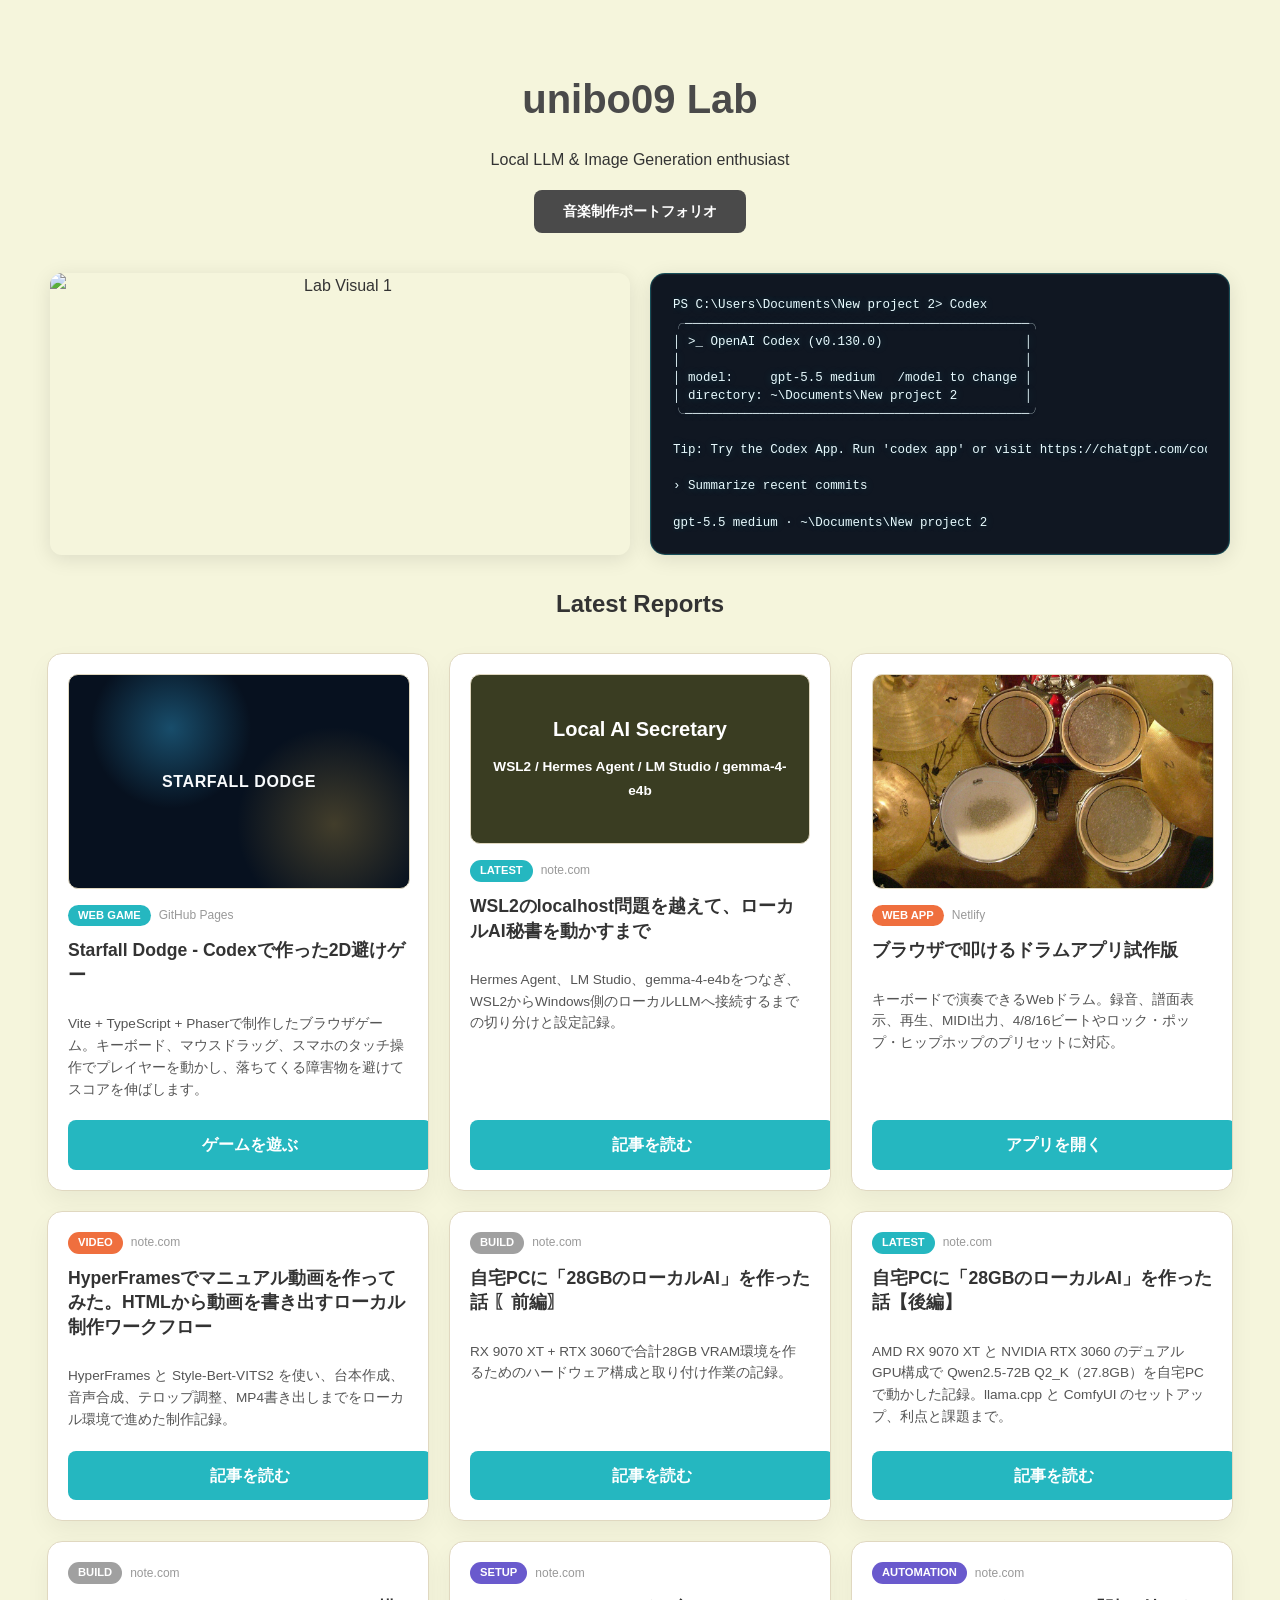
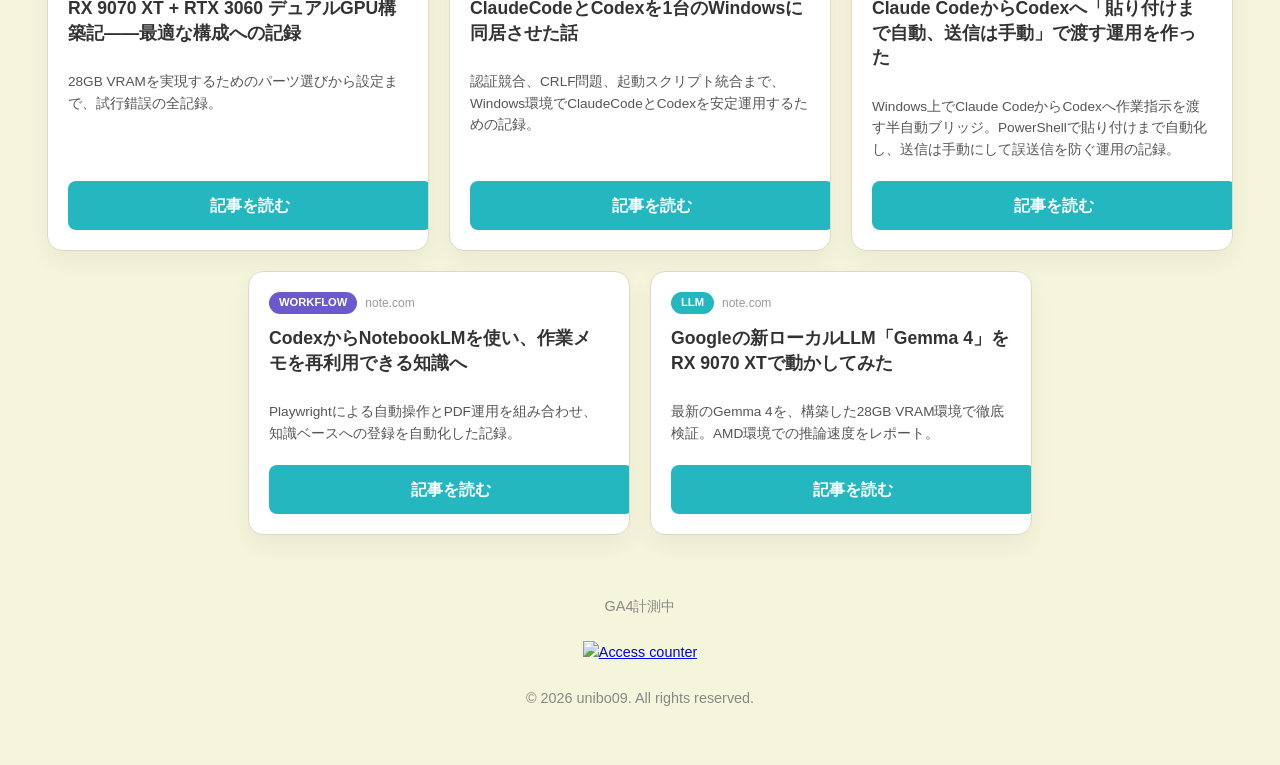
==== commit ce28e0e0: "Style environment panel as Codex terminal" ====
--- a/index.html
+++ b/index.html
@@ -56,14 +56,29 @@
             min-width: 300px;
             max-width: 580px;
             min-height: 280px;
-            background: rgba(255, 255, 255, 0.5);
-            padding: 25px;
+            background: #101722;
+            padding: 22px;
             border-radius: 15px;
             margin-bottom: 0;
             box-sizing: border-box;
             display: flex;
             flex-direction: column;
             justify-content: center;
+            color: #d8f3ff;
+            text-align: left;
+            border: 1px solid rgba(37, 183, 192, 0.35);
+            box-shadow: inset 0 0 0 1px rgba(255,255,255,0.04), 0 4px 20px rgba(0,0,0,0.1);
+        }
+        .terminal-output {
+            width: 100%;
+            margin: 0;
+            overflow-x: auto;
+            white-space: pre;
+            font-family: Consolas, 'Cascadia Mono', 'Courier New', monospace;
+            font-size: clamp(0.62rem, 1.12vw, 0.78rem);
+            line-height: 1.45;
+            color: #e9fbff;
+            text-shadow: 0 0 8px rgba(37, 183, 192, 0.28);
         }
         .article-grid {
             display: flex;
@@ -165,8 +180,19 @@
     <div class="hero-images">
         <img src="IMG_0695.JPEG" alt="Lab Visual 1" class="profile-img">
         <div class="description">
-            <h2>About My Environment</h2>
-            <p>AMD RX 9070 XT (16GB) と NVIDIA RTX 3060 (12GB) による28GB VRAM環境をベースに、Codex / NotebookLM を活用した「知識管理の自動化」を実践しています。</p>
+            <pre class="terminal-output">PS C:\Users\Documents\New project 2&gt; Codex
+╭──────────────────────────────────────────────╮
+│ &gt;_ OpenAI Codex (v0.130.0)                   │
+│                                              │
+│ model:     gpt-5.5 medium   /model to change │
+│ directory: ~\Documents\New project 2         │
+╰──────────────────────────────────────────────╯
+
+Tip: Try the Codex App. Run 'codex app' or visit https://chatgpt.com/codex?app-landing-page=true
+
+› Summarize recent commits
+
+gpt-5.5 medium · ~\Documents\New project 2</pre>
         </div>
     </div>
 
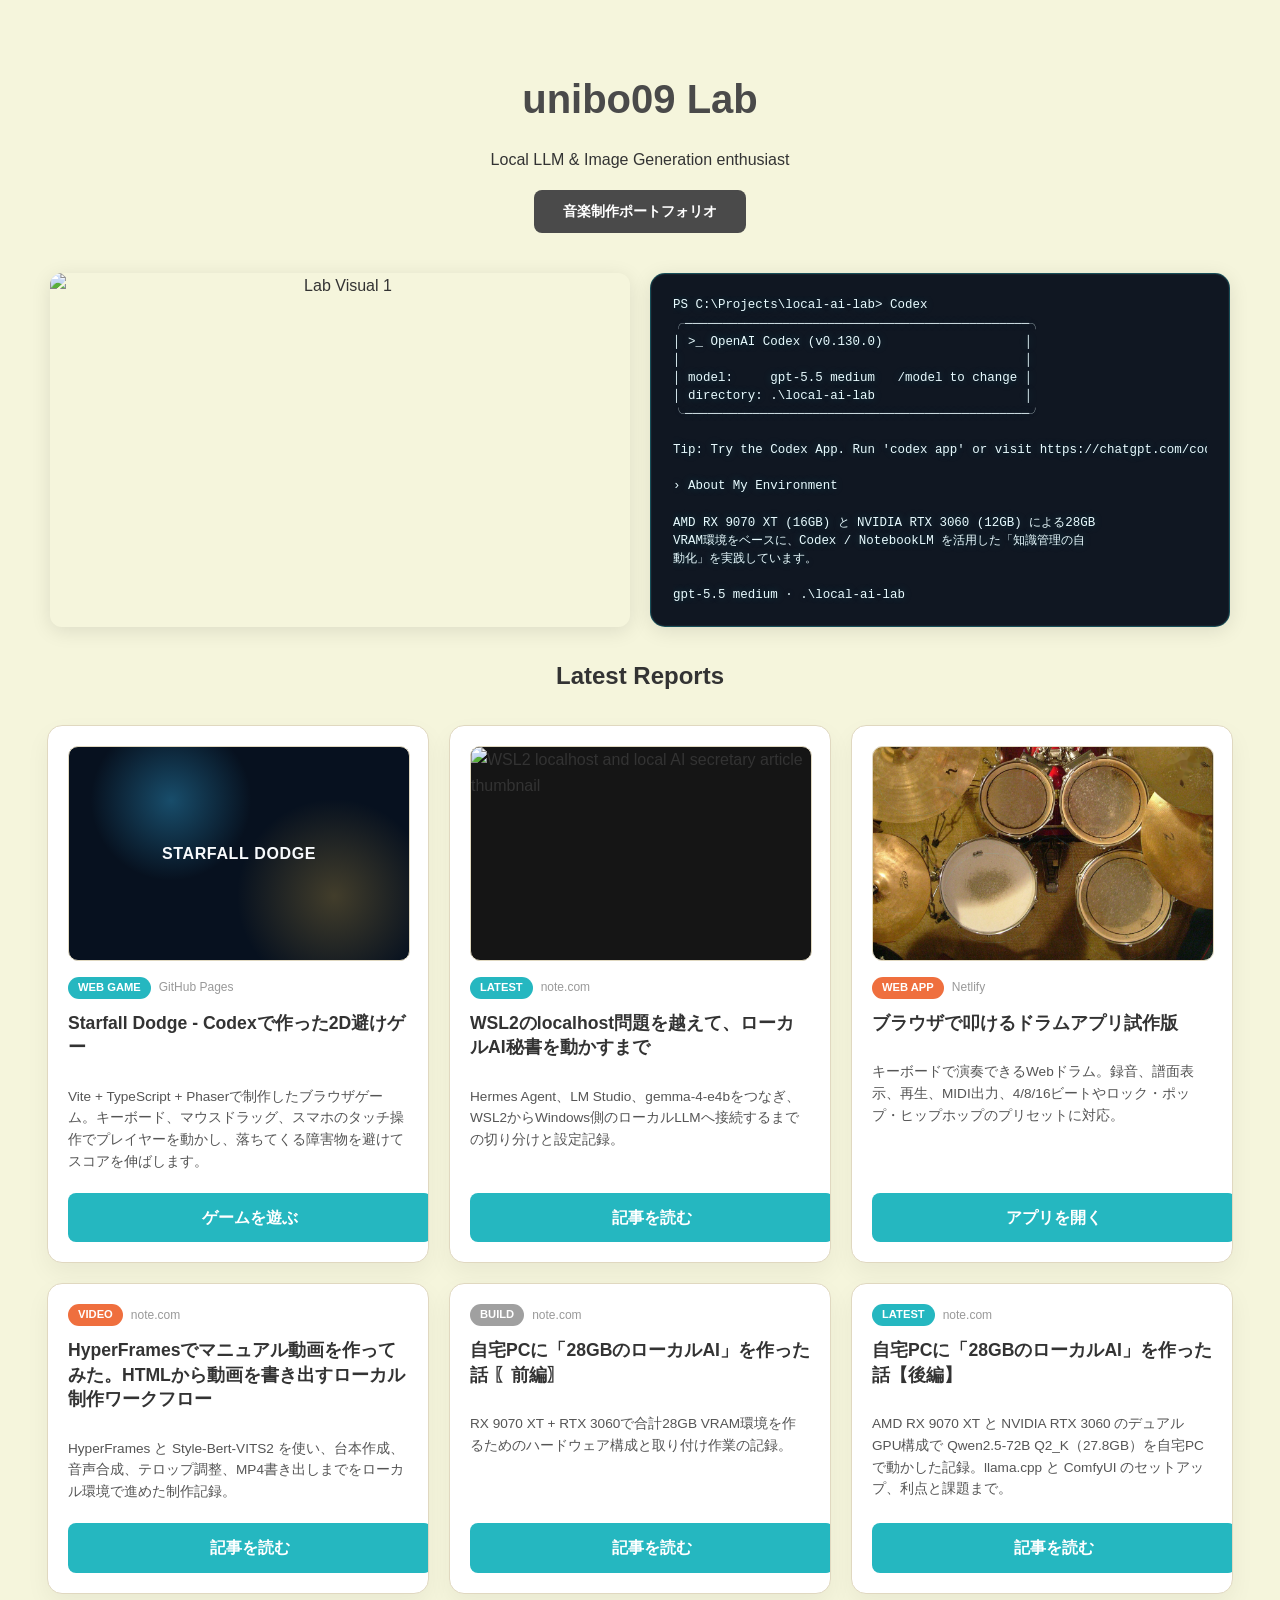
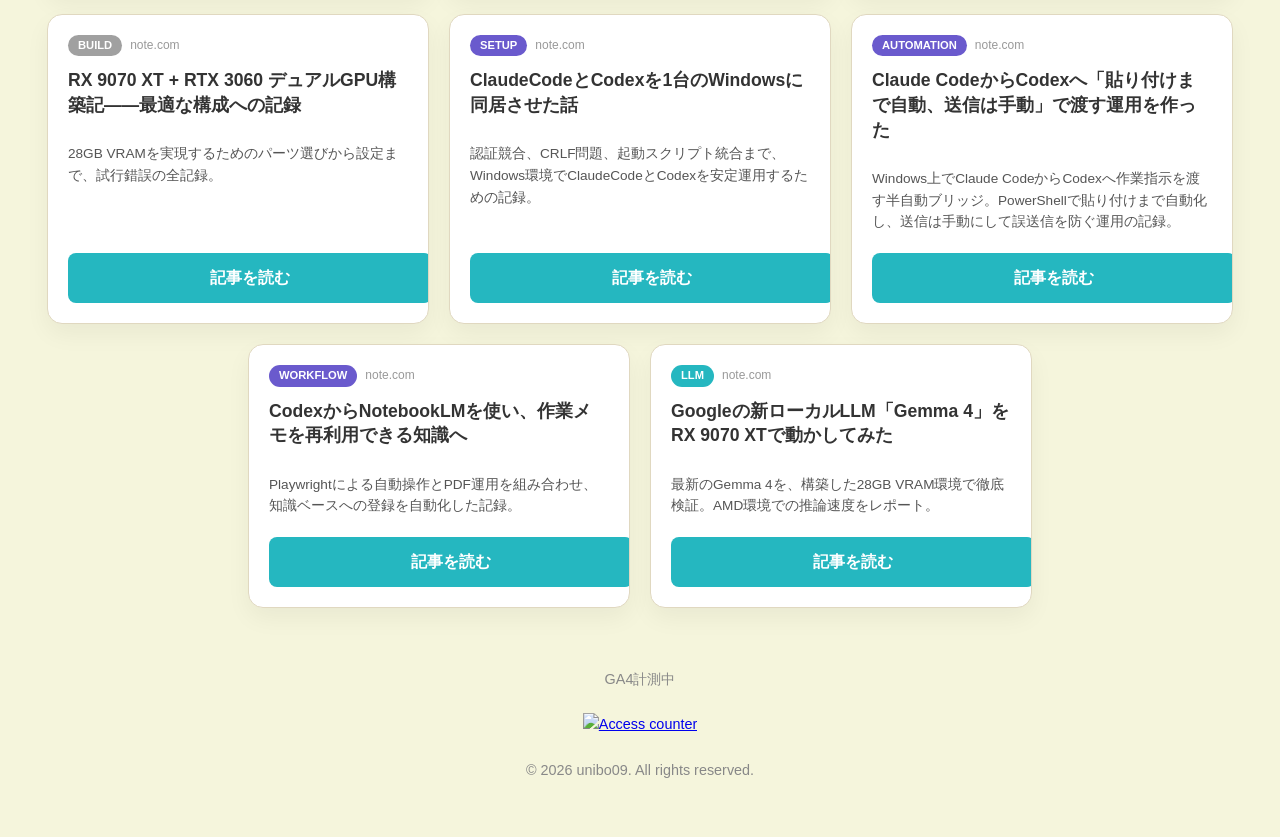
==== commit f1046a3c: "Refine Codex terminal hero panel" ====
--- a/index.html
+++ b/index.html
@@ -180,19 +180,23 @@
     <div class="hero-images">
         <img src="IMG_0695.JPEG" alt="Lab Visual 1" class="profile-img">
         <div class="description">
-            <pre class="terminal-output">PS C:\Users\Documents\New project 2&gt; Codex
+            <pre class="terminal-output">PS C:\Projects\local-ai-lab&gt; Codex
 ╭──────────────────────────────────────────────╮
 │ &gt;_ OpenAI Codex (v0.130.0)                   │
 │                                              │
 │ model:     gpt-5.5 medium   /model to change │
-│ directory: ~\Documents\New project 2         │
+│ directory: .\local-ai-lab                    │
 ╰──────────────────────────────────────────────╯
 
 Tip: Try the Codex App. Run 'codex app' or visit https://chatgpt.com/codex?app-landing-page=true
 
-› Summarize recent commits
-
-gpt-5.5 medium · ~\Documents\New project 2</pre>
+› About My Environment
+
+AMD RX 9070 XT (16GB) と NVIDIA RTX 3060 (12GB) による28GB
+VRAM環境をベースに、Codex / NotebookLM を活用した「知識管理の自
+動化」を実践しています。
+
+gpt-5.5 medium · .\local-ai-lab</pre>
         </div>
     </div>
 
@@ -215,10 +219,7 @@
 
         <div class="note-card-container">
             <div class="card-content">
-                <div style="width: 100%; min-height: 170px; border-radius: 10px; margin-bottom: 16px; border: 1px solid #e0d8c0; background: #3a3d22; color: #ffffff; display: flex; flex-direction: column; align-items: center; justify-content: center; gap: 12px; padding: 22px; box-sizing: border-box; text-align: center;">
-                    <h3 style="margin: 0; font-size: 1.25rem; line-height: 1.35; font-weight: 800;">Local AI Secretary</h3>
-                    <p style="margin: 0; font-size: 0.85rem; line-height: 1.7; font-weight: 700;">WSL2 / Hermes Agent / LM Studio / gemma-4-e4b</p>
-                </div>
+                <img src="https://assets.st-note.com/production/uploads/images/277132333/rectangle_large_type_2_b516ea280eebeb41f5391fc3be861abb.png?fit=bounds&amp;quality=85&amp;width=1280" alt="WSL2 localhost and local AI secretary article thumbnail" style="width: 100%; aspect-ratio: 16 / 10; object-fit: contain; object-position: center; background: #151515; border-radius: 10px; margin-bottom: 16px; border: 1px solid #e0d8c0;">
                 <div style="display: flex; align-items: center; gap: 8px; margin-bottom: 12px;">
                     <span style="background: #25b7c0; color: #ffffff; padding: 2px 10px; border-radius: 20px; font-size: 0.7rem; font-weight: bold;">LATEST</span>
                     <span style="color: #999; font-size: 0.75rem;">note.com</span>
